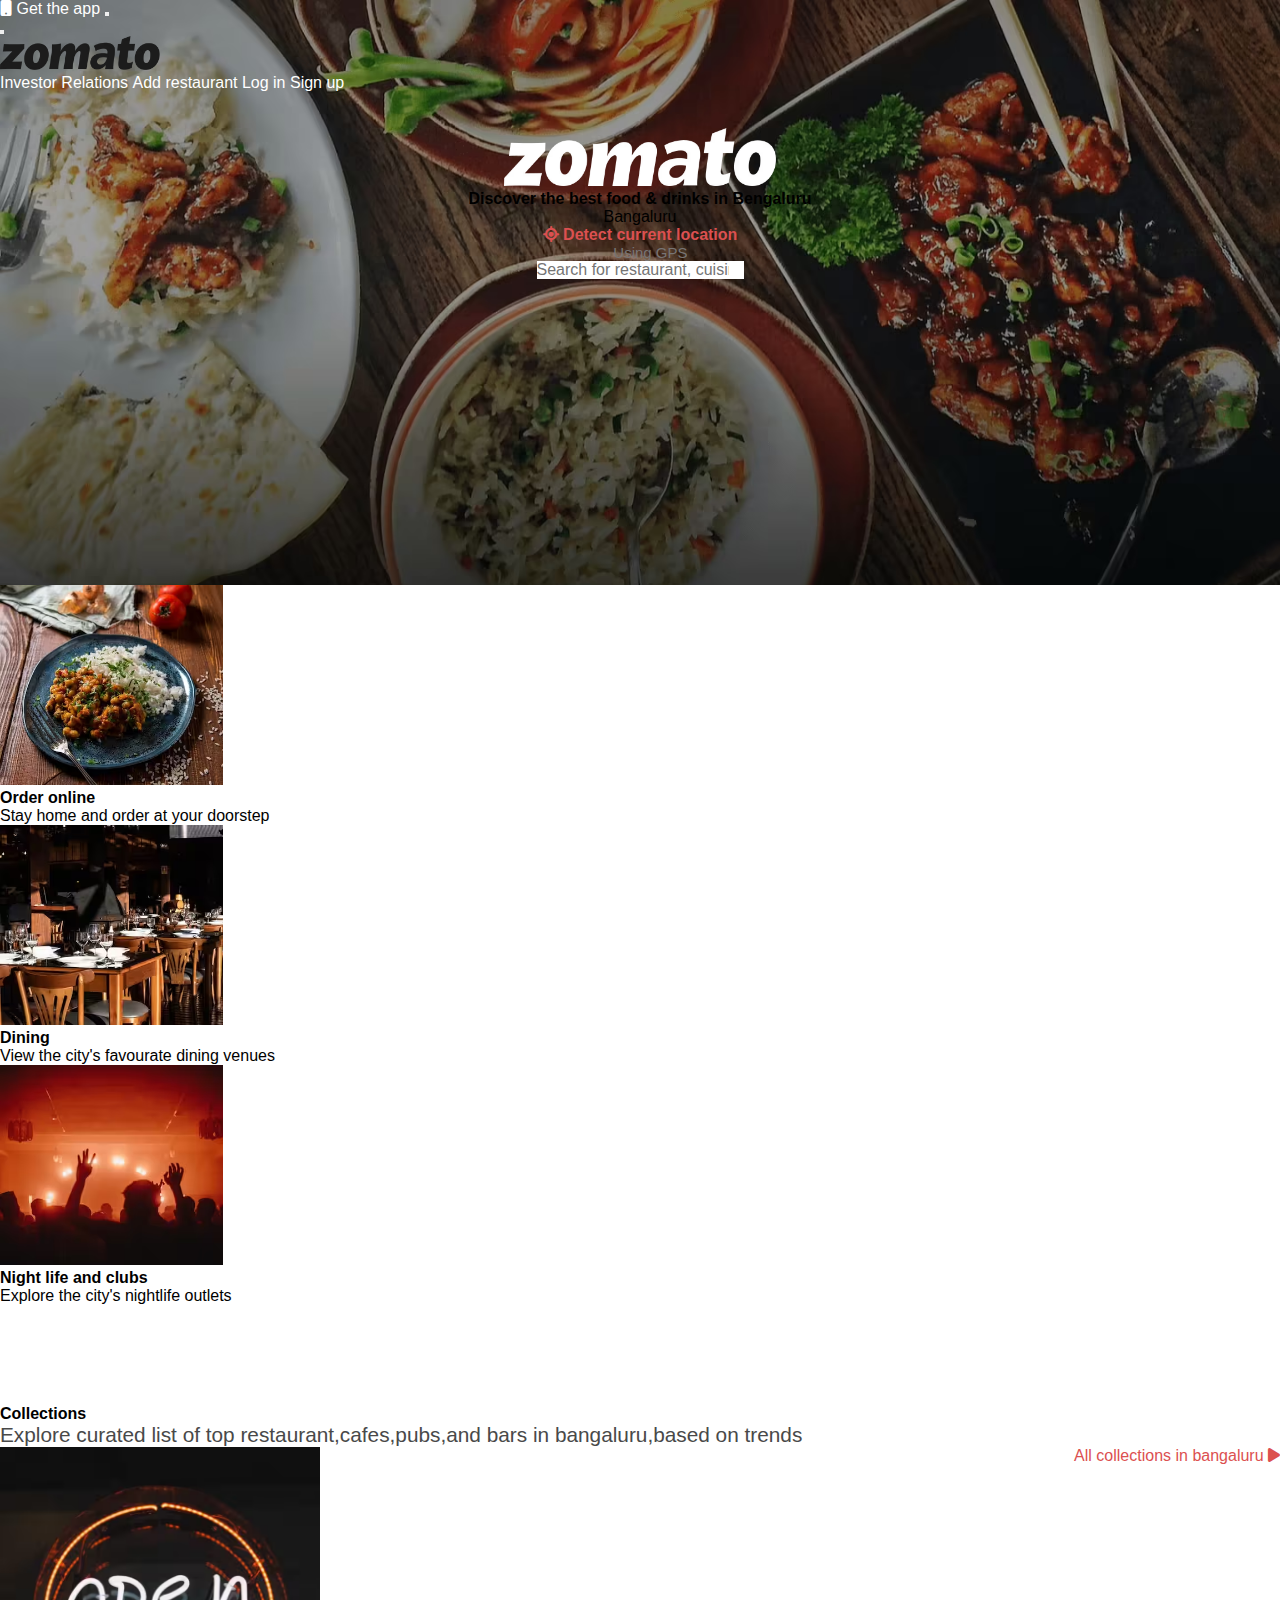
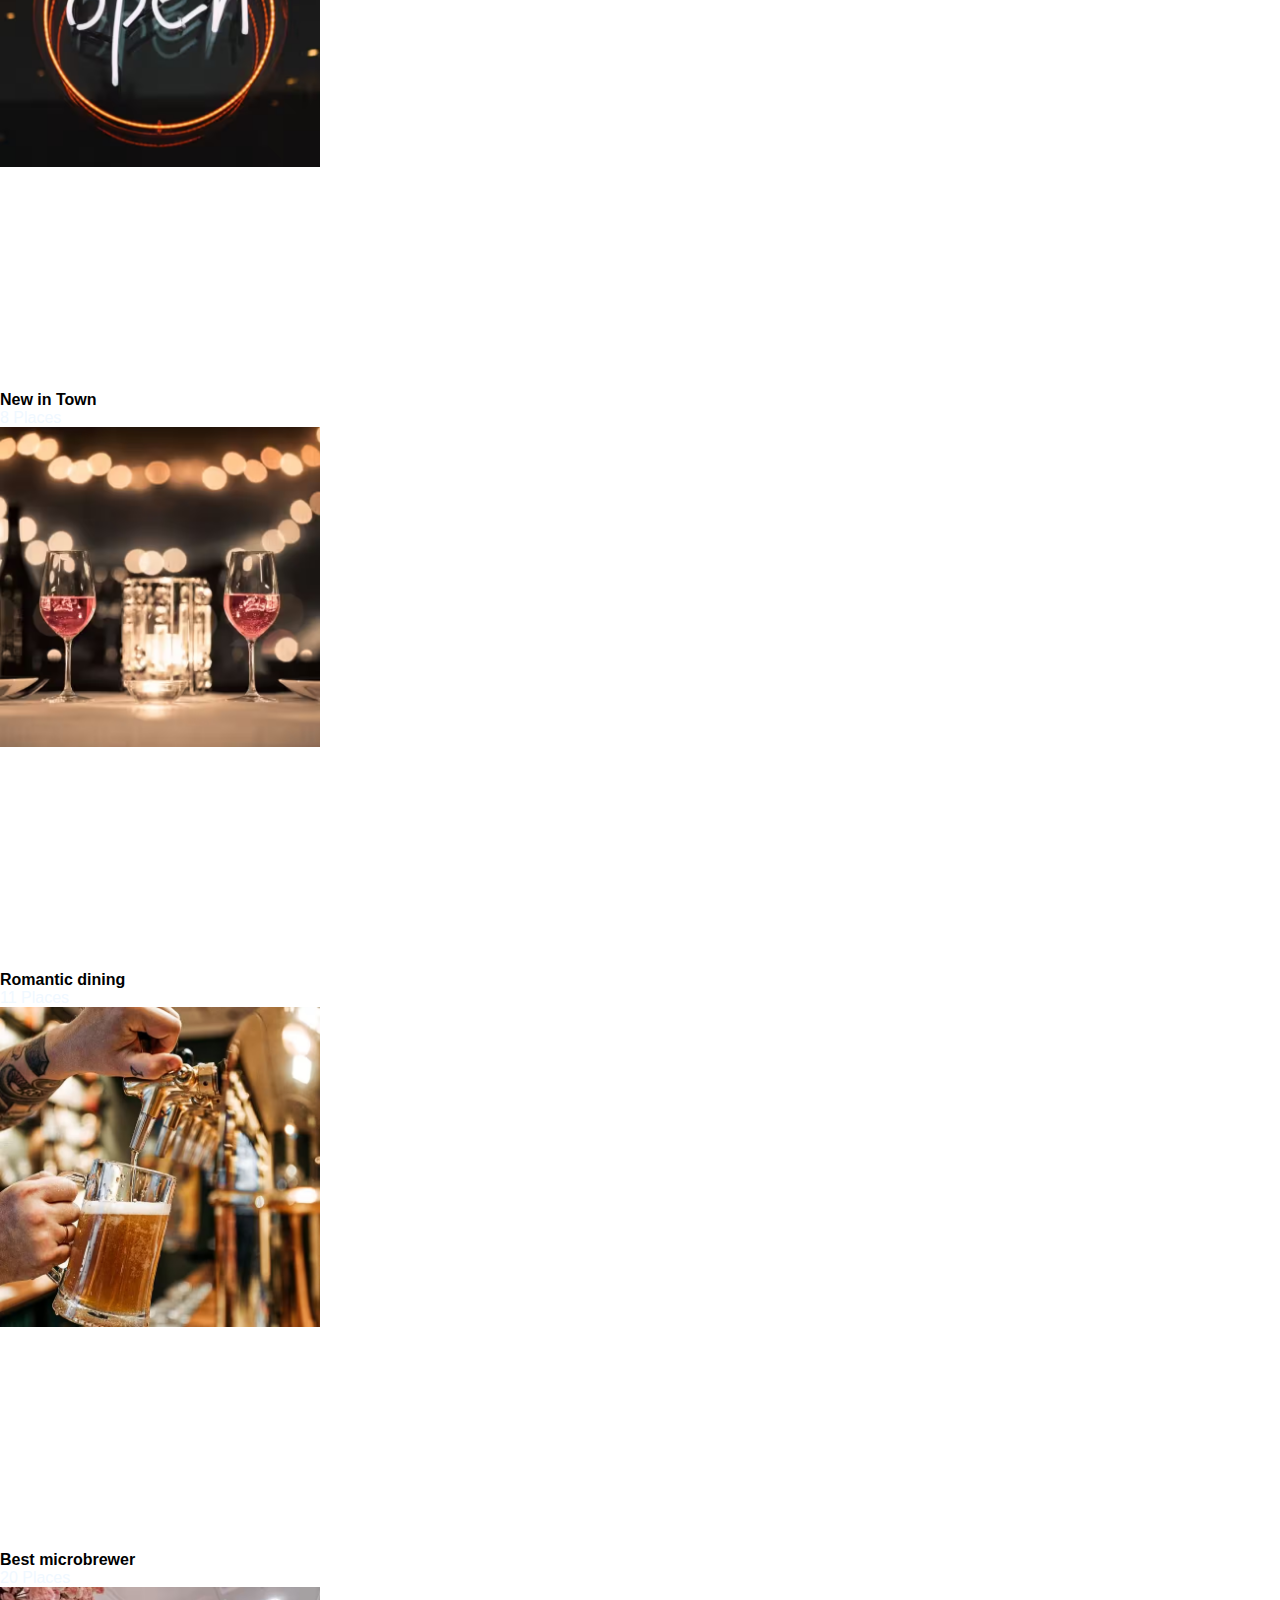
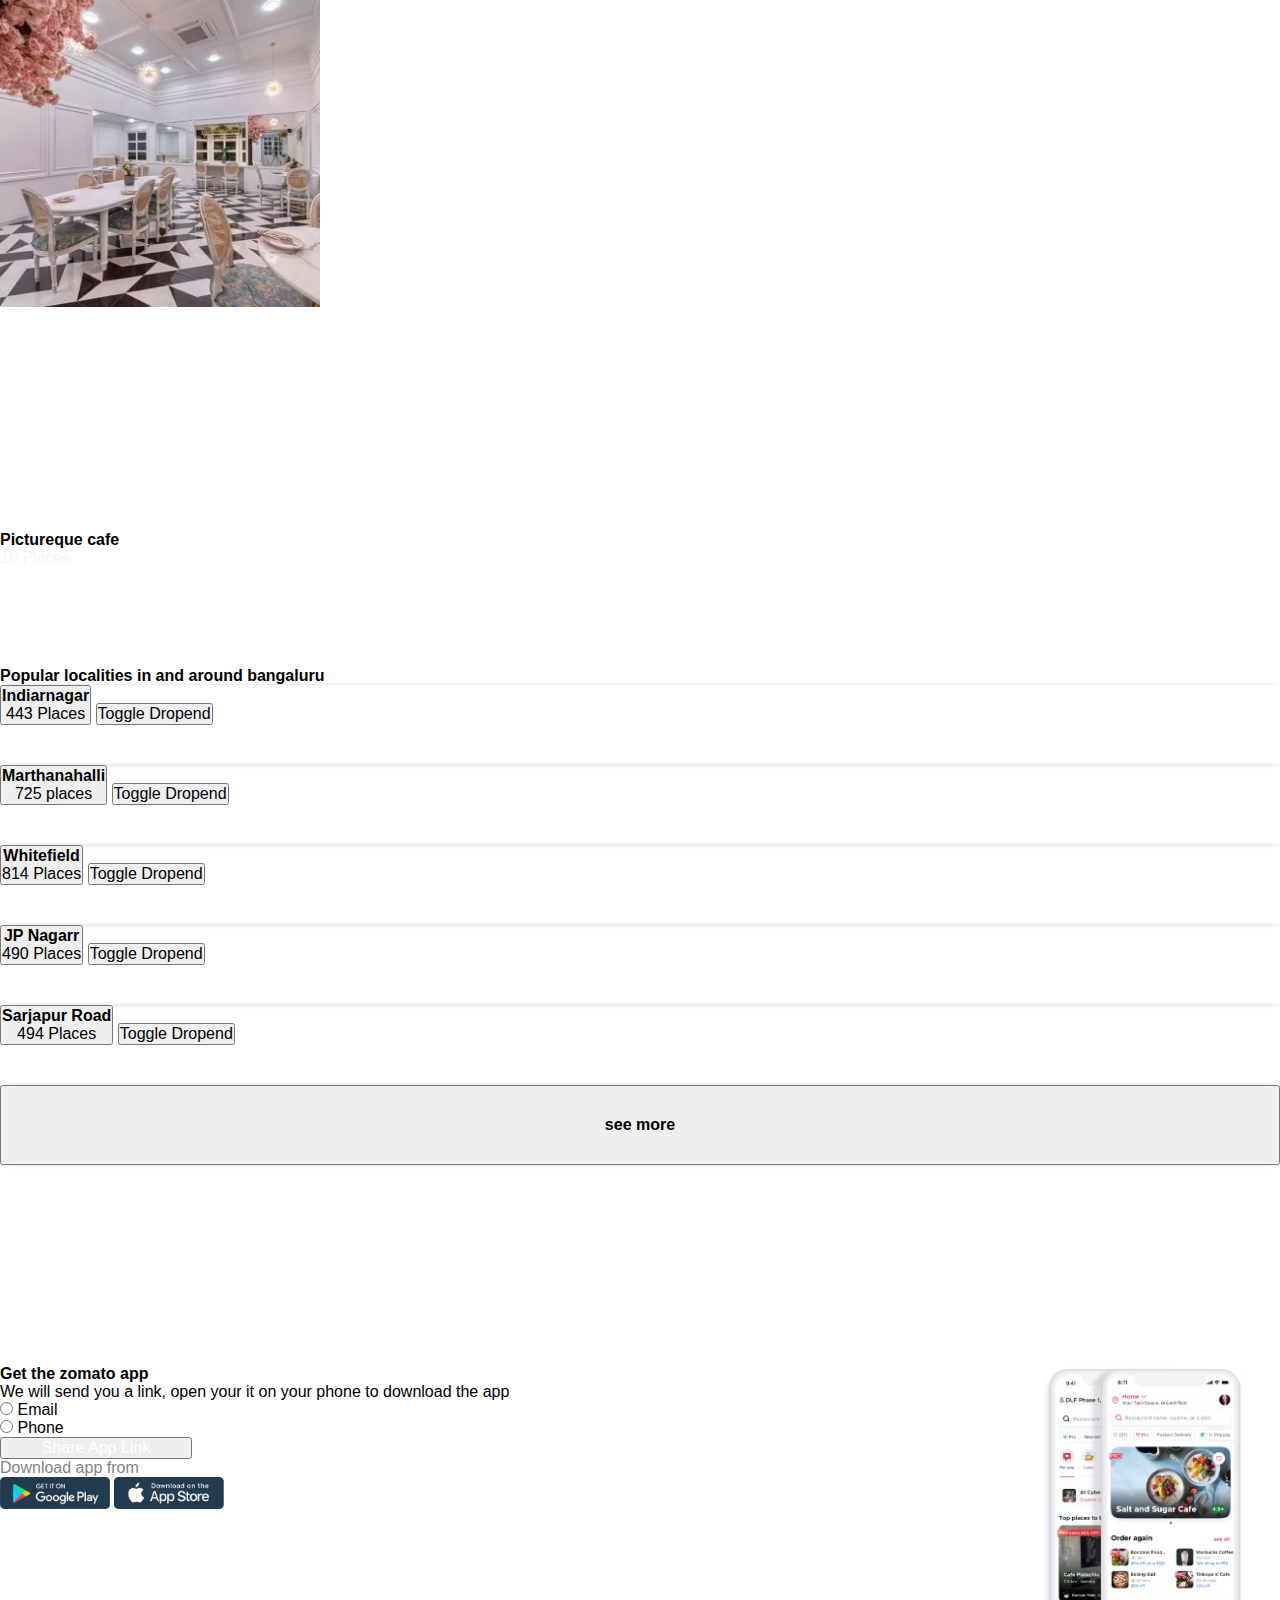
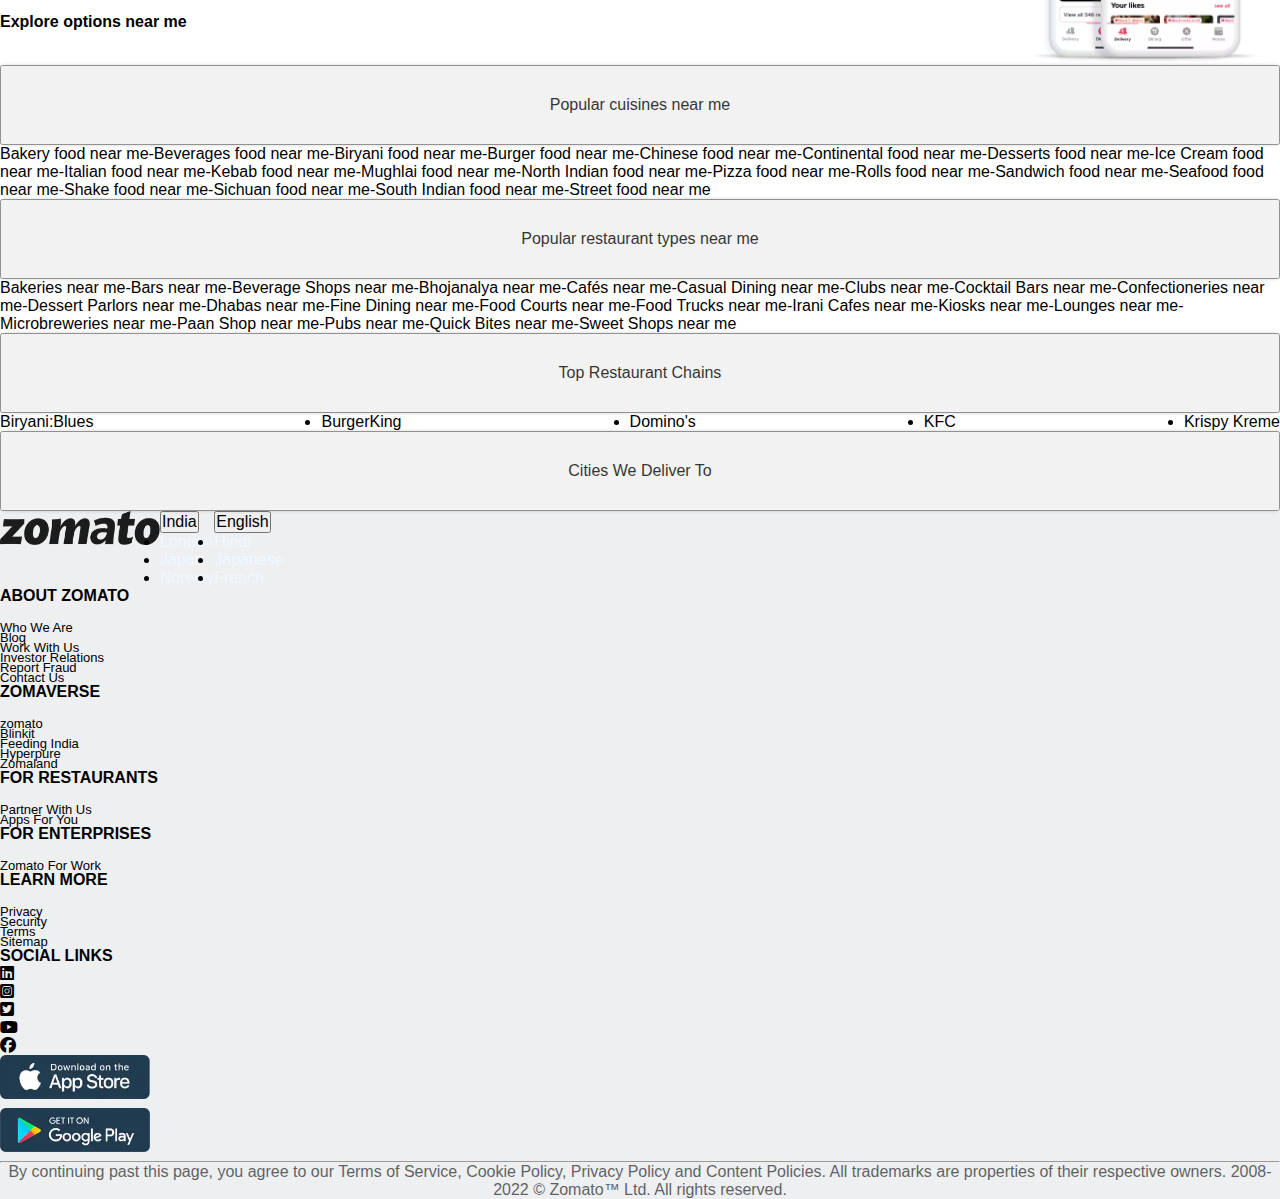
==== index.html @ 7f686f6c "modified" ====
<!DOCTYPE html>
<!DOCTYPE html>
<html lang="en">
<head>
    <meta charset="UTF-8">
    <meta http-equiv="X-UA-Compatible" content="IE=edge">
    <meta name="viewport" content="width=device-width, initial-scale=1.0">
    <title>Zomato</title>
    <link href="https://cdn.jsdelivr.net/npm/bootstrap@5.2.2/dist/css/bootstrap.min.css" rel="stylesheet" integrity="sha384-Zenh87qX5JnK2Jl0vWa8Ck2rdkQ2Bzep5IDxbcnCeuOxjzrPF/et3URy9Bv1WTRi" crossorigin="anonymous">
    <link rel="stylesheet" href="https://cdnjs.cloudflare.com/ajax/libs/font-awesome/6.2.1/css/all.min.css">
    <link rel="stylesheet" href="https://cdnjs.cloudflare.com/ajax/libs/font-awesome/6.2.1/css/all.min.css">
    <link rel="stylesheet" href="https://cdnjs.cloudflare.com/ajax/libs/font-awesome/6.2.1/css/all.min.css">
    <link rel="stylesheet" href="style.css">
    <link rel="icon" href="img/icon/zomato icon.png">
</head>
<body>
    <header>
        <section class="container">
            <div class="toplayer">
                <div class="row">
                    <div class="col-md-12">
                        <nav class="navbar navbar-expand-md p-m-5 ">
                            <div class="container-fluid">
                            <a class="navbar-brand d-none d-md-block" href="#"><i class="fa-solid fa-mobile-button"></i> Get the app</a>
                            <button class="navbar-toggler text-white" type="button" onclick="back()" id="hamburg"  data-bs-toggle="offcanvas" data-bs-target="#offcanvasNavbar" aria-controls="offcanvasNavbar" aria-expanded="false">
                                <span class="navbar-toggler-icon"></span>
                            </button>
                            <div class="offcanvas offcanvas-start" tabindex="-1" id="offcanvasNavbar" aria-labelledby="offcanvasNavbarLabel">
                                <div class="offcanvas-header">
                                    <button type="button" class="btn-close" data-bs-dismiss="offcanvas" aria-label="Close"></button>
                                <h6 class="offcanvas-title"  id="offcanvasNavbarLabel"><img src="img/icon/zomato black.png " style="width:10em ;" alt=""></h6>
                                </div>
                                <div class="offcanvas-body">
                                <ul class="navbar-nav justify-content-end flex-grow-1 pe-3" aria-expanded="false">
                                    <li class="nav-item">
                                    <a class="nav-link active" aria-current="page" href="#">Investor Relations</a>
                                    </li>
                                    <li class="nav-item">
                                    <a class="nav-link" href="#">Add restaurant</a>
                                    </li>
                                    <li class="nav-item">
                                    <a class="nav-link" href="#">Log in</a>
                                    </li>
                                    <li class="nav-item">
                                    <a class="nav-link" href="#">Sign up</a>
                                    </li>
                                    </li>
                                </ul>
                                </div>
                            </div>
                            </div>
                        </nav>
                    </div>    
                </div>
                <br>
                <br>
                <div class="col-md-12">
                    <div class="zomato">
                        <img src="img/icon/zomato.png" class="rounded mx-auto d-block" style="width:17em;" alt="zomato.png">
                        <br>
                        <h1 class="text-white">Discover the best food & drinks in Bengaluru</h1>
                        <nav class="navbar location mx-auto w-75 bg-light">
                            <div class="container-fluid">
                              <form class="d-flex " role="search">
                                <div class="dropdown ">
                                    <a class="btn btn-light btn-md dropdown-toggle " href="#" role="button" data-bs-toggle="dropdown" aria-expanded="false">
                                     Bangaluru
                                    </a>
                                  
                                    <ul class="dropdown-menu nut">
                                      <li><a class="dropdown-item" href="#"><h6><i class="fa-solid fa-location-crosshairs"></i> Detect current location </h6>
                                        <p>&nbsp;&nbsp;&nbsp;&nbsp;&nbsp;Using GPS</p></a></li>
                                    </ul>
                                  </div>
                                <input class="form-control container-fluid search me-2" type="search" placeholder="Search for restaurant, cuisine or a dish" aria-label="Search">
                              </form>
                            </div>
                        </nav>
                    </div>
                </div>
            </div>
        </section>
    </header> 
    <main class="mt-5">
        <section class="bg-light">
            <div class="container">
                <div class="row">
                    <div class="col-6 col-sm-4 mt-3">
                        <div class="card oneline">
                            <img src="img/image/plate.avif" class="card-img-top" height="200rem"  alt="food">
                            <div class="card-body">
                                <h5 class="card-title">Order online</h5>
                                <p class="card-text">Stay home and order at your doorstep</p>
                            </div>
                        </div>
                    </div>
                    <div class="col-6 col-sm-4 mt-3">
                        <div class="card oneline">
                            <img src="img/image/chair.avif" class="card-img-top" height="200rem" alt="chair">
                            <div class="card-body">
                                <h5 class="card-title">Dining</h5>
                                <p class="card-text">View the city's favourate dining venues</p>
                            </div>
                        </div>
                    </div>
                    <div class="col-6 col-sm-4 mt-3">
                        <div class="card  oneline">
                            <img src="img/image/party.avif" class="card-img-top"  height="200rem" alt="party">
                            <div class="card-body">
                                <h5 class="card-title">Night life and clubs</h5>
                                <p class="card-text">Explore the city's nightlife outlets  </p>
                            </div>
                        </div>
                    </div>
                </div>
                <div class="row collection ">
                    <div class="col-12">
                        <h1>Collections</h1>
                    </div>
                <div class="row">
                    <div class="col-9">
                        <p class="para" style="font-size:1.3em;">Explore curated  list of top restaurant,cafes,pubs,and bars in bangaluru,based on trends</p>
                    </div>
                    <div class="col-3 ">
                        <a href="#"><p class="all">All collections in bangaluru <i class="fa-solid fa-play"></i></p></a>
                    </div>
                </div>
                <div class="row ">
                    <div class="col-6 col-sm-3 mt-3">
                        <div class="card text-bg-dark secondline" >
                            <img src="img/image/open.jpg" class="card-img">
                            <div class="card-img-overlay">
                              <h5 class="card-title ">New in Town</h5>
                              <a href="#"><p class="card-text">8 Places</p></a>
                            </div>
                          </div>
                    </div>
                    <div class="col-6 col-sm-3 mt-3">
                        <div class="card text-bg-dark secondline" >
                            <img src="img/image/wine glass.jpg" class="card-img">
                            <div class="card-img-overlay">
                              <h5 class="card-title ">Romantic dining</h5>
                              <a href="#"><p class="card-text">11 Places</p></a>
                            </div>
                          </div>
                    </div>
                    <div class="col-6 col-sm-3 mt-3">
                        <div class="card text-bg-dark secondline" >
                            <img src="img/image/bar.jpg" class="card-img">
                            <div class="card-img-overlay">
                              <h5 class="card-title ">Best microbrewer</h5>
                              <a href="#"><p class="card-text">20 Places</p></a>
                            </div>
                          </div>
                    </div>
                    <div class="col-6 col-sm-3 mt-3">
                        <div class="card text-bg-dark secondline" >
                            <img src="img/image/dining.jpg" class="card-img">
                            <div class="card-img-overlay">
                              <h5 class="card-title ">Pictureque cafe</h5>
                              <a href="#"><p class="card-text ">10 Places</p></a>
                            </div>
                          </div>
                    </div>
                </div>
                <div class="row popular">
                    <div class="col-12">
                        <h1>Popular localities in and around bangaluru</h1>
                    </div>
                </div>
                <div class="row places">
                    <div class="col-12 col-sm-4 ">
                        <div class="btn-group dropend placecard">
                            <button type="button" class="btn">
                                <div class="switch">
                                    <h5>Indiarnagar</h5>
                                    <p>443 Places</p>
                                </div>
                            </button>
                            <button type="button" class="btn dropdown-toggle dropdown-toggle-split" data-bs-toggle="dropdown" aria-expanded="false">
                                <span class="visually-hidden">Toggle Dropend</span>
                            </button>
                        </div>
                    </div>
                    <div class="col-12 col-sm-4">
                        <div class="btn-group dropend placecard">
                            <button type="button" class="btn">
                                <div class="switch">
                                    <h5>Marthanahalli</h5>
                                    <p>725 places</p>
                                </div>
                            </button>
                            <button type="button" class="btn dropdown-toggle dropdown-toggle-split" data-bs-toggle="dropdown" aria-expanded="false">
                                <span class="visually-hidden">Toggle Dropend</span>
                            </button>
                        </div>
                    </div>
                    <div class="col-12 col-sm-4">
                        <div class="btn-group dropend placecard">
                            <button type="button" class="btn">
                                <div class="switch">
                                    <h5 class="me-auto">Whitefield</h5>
                                    <p class="me-auto">814 Places</p>
                                </div>
                            </button>
                            <button type="button" class="btn dropdown-toggle dropdown-toggle-split" data-bs-toggle="dropdown" aria-expanded="false">
                                <span class="visually-hidden">Toggle Dropend</span>
                            </button>
                        </div>
                    </div>
                    <div class="col-12 col-sm-4">
                        <div class="btn-group dropend placecard">
                            <button type="button" class="btn">
                                <div class="switch">
                                    <h5 class="me-auto">JP Nagarr</h5>
                                    <p class="me-auto">490 Places</p>
                                </div>
                            </button>
                            <button type="button" class="btn dropdown-toggle dropdown-toggle-split" data-bs-toggle="dropdown" aria-expanded="false">
                                <span class="visually-hidden">Toggle Dropend</span>
                            </button>
                        </div>
                    </div>
                    <div class="col-12 col-sm-4">
                        <div class="btn-group dropend placecard">
                            <button type="button" class="btn">
                                <div class="switch">
                                    <h5 class="me-auto">Sarjapur Road</h5>
                                    <p class="me-auto">494 Places</p>
                                </div>
                            </button>
                            <button type="button" class="btn dropdown-toggle dropdown-toggle-split" data-bs-toggle="dropdown" aria-expanded="false">
                                <span class="visually-hidden">Toggle Dropend</span>
                            </button>
                        </div>
                    </div>
                    <div class="col-12 col-sm-4">
                        <div class="dropdown placetwo">
                            <button class="btn dropdown-toggle" type="button" data-bs-toggle="dropdown" aria-expanded="false">
                              <h5>see more</h5>
                            </button>
                        </div>
                    </div>
                </div>
                <div class="row mobilerow">
                    <div class="col-sm-6 ">
                        <img class="mobile d-none d-sm-block" src="img/image/mobile.png" alt="">
                    </div>
                    <div class="col-12 col-sm-6">
                        <div class="row">
                            <div class="col-12">
                                <h1>Get the zomato app</h1>
                            </div>
                        </div>
                        <div class="row">
                            <div class="col-12">
                                <p>We will send you a link, open your it on your phone to download the app</p>
                            </div>
                        </div>
                        <div class="row">
                            <div>
                                <div class="form-check form-check-inline">
                                    <input onclick="radCheck()" class="form-check-input" type="radio" name="inlineRadioOptions" id="inlineRadio1" value="option1">
                                    <label class="form-check-label" for="inlineRadio1">Email</label>
                                </div>
                                <div class="form-check form-check-inline">
                                    <input onclick="radCheck()" class="form-check-input" type="radio" name="inlineRadioOptions" id="inlineRadio2" value="option2">
                                    <label class="form-check-label" for="inlineRadio2">Phone</label>
                                </div>
                            </div>    
                        </div>
                        <div class="row">
                            <div class="col-12">
                                <nav class="navbar">
                                    <div class="container-fluid">
                                        <form class="d-flex me-auto" role="search">
                                            <div id="email" style="display: none;">
                                                <input class="form-control me-2"  type="search" placeholder="Email" aria-label="Search">
                                            </div>
                                            <div id="phone" style="display: none;">
                                                <input class="form-control me-2"  type="search" placeholder="Phone" aria-label="Search">
                                            </div>
                                                <button  class="btn bg-danger appsearch" style="width: 15vw;" id="share" type="submit">Share App Link</button>
                                        </form>
                                    </div>
                                </nav>
                            </div>
                        </div>
                        <div class="row mt-3">
                            <div class="col-12">
                                <p style="opacity:0.5;">Download app from</p>
                            </div>
                        </div>
                        <div class="row mt-2 mobileadd">
                            <div class="col-12">
                                <div>
                                    <img src="img/icon/gplyay.png" alt="">
                                    <img src="img/icon/appstr.png" alt="">
                                </div>
                            </div>
                        </div>
                    </div>
                </div>
                <div class="row Explore">
                    <div class="col-12">
                        <h1 >Explore options near me</h1>
                    </div>
                </div>
                <div class="row mt-3 ">
                     <div class="col-12">
                        <div class="dropdown ">
                            <button class="btn btn-lg expbtn dropdown-toggle" type="button" data-bs-toggle="dropdown" aria-expanded="false">
                                Popular cuisines near me
                            </button>
                            <p class="dropdown-menu listmenu">
                                <a href="#">Bakery food near me-Beverages food near me-Biryani food near me-Burger food near me-Chinese food near me-Continental food near me-Desserts food near me-Ice Cream food near me-Italian food near me-Kebab food near me-Mughlai food near me-North Indian food near me-Pizza food near me-Rolls food near me-Sandwich food near me-Seafood food near me-Shake food near me-Sichuan food near me-South Indian food near me-Street food near me</a> 
                            </p>
                          </div>
                    </div>
                </div>
                <div class="row mt-3">
                     <div class="col-12">
                        <div class="dropdown ">
                            <button class="btn btn-lg expbtn dropdown-toggle" type="button" data-bs-toggle="dropdown" aria-expanded="false">
                                Popular restaurant types near me
                            </button>
                            <p class="dropdown-menu listmenu">
                               <a href="#"> Bakeries near me-Bars near me-Beverage Shops near me-Bhojanalya near me-Cafés near me-Casual Dining near me-Clubs near me-Cocktail Bars near me-Confectioneries near me-Dessert Parlors near me-Dhabas near me-Fine Dining near me-Food Courts near me-Food Trucks near me-Irani Cafes near me-Kiosks near me-Lounges near me-Microbreweries near me-Paan Shop near me-Pubs near me-Quick Bites near me-Sweet Shops near me</a>
                            </p>
                          </div>
                    </div>
                </div>
                <div class="row mt-3">
                     <div class="col-12">
                        <div class="dropdown">
                            <button class="btn btn-lg expbtn dropdown-toggle" type="button" data-bs-toggle="dropdown" aria-expanded="false">
                                Top Restaurant Chains
                            </button>
                            <ul class="dropdown-menu listmenu">
                            <div class="food">
                                  <li><a class="dropdown-item" href="#">Biryani:Blues </a></li>
                                  <li><a class="dropdown-item" href="#">BurgerKing</a></li>
                                  <li><a class="dropdown-item" href="#">Domino's</a></li>
                                  <li><a class="dropdown-item" href="#">KFC</a></li>
                                  <li><a class="dropdown-item" href="#">Krispy Kreme</a></li>
                            </div>
                            </ul>
                        </div>
                    </div>
                </div>
                <div class="row mt-3">
                     <div class="col-12">
                        <div class="dropdown listmenu">
                            <button class="btn btn-lg expbtn dropdown-toggle" type="button" data-bs-toggle="dropdown" aria-expanded="false">
                                Cities We Deliver To
                            </button>
                        </div>   
                    </div>
                </div>
            </div>
        </section>
    </main>
    <footer class="mn p-4 mt-5">
        <div class="row ms-5 me-5 ">
            <div class="col-12 india">
                <div class="">
                    <img src="img/icon/zomato black.png" style="width:10em">
                </div>
                <div>
                    <div class="trop">
                        <div class="dropdown">
                            <button class="btn indica dropdown-toggle" type="button" data-bs-toggle="dropdown" aria-expanded="false">
                            India
                            </button>
                            <ul class="dropdown-menu">
                            <li><a class="dropdown-item" href="#">London</a></li>
                            <li><a class="dropdown-item" href="#">Japan</a></li>
                            <li><a class="dropdown-item" href="#">Norway</a></li>
                            </ul>
                        </div>
                        <div class="dropdown">
                            <button class="btn indica dropdown-toggle" type="button" data-bs-toggle="dropdown" aria-expanded="false">
                            English
                            </button>
                            <ul class="dropdown-menu">
                            <li><a class="dropdown-item" href="#">Hindi</a></li>
                            <li><a class="dropdown-item" href="#">Japanese</a></li>
                            <li><a class="dropdown-item" href="#">French</a></li>
                            </ul>
                        </div>
                    </div>
                </div>
            </div>
        </div>
        <div class="row m-5 foot">
                <div class="col-4 col-sm-3 col-lg-2 ">
                    <h6>ABOUT ZOMATO</h6><br>
                    <p>Who We Are</p>
                    <p>Blog</p>
                    <p>Work With Us</p>
                    <p>Investor Relations</p>
                    <p>Report Fraud</p>
                    <p>Contact Us</p>
                </div>
                <div class="col-4 col-sm-3 col-lg-2">
                    <h6>ZOMAVERSE</h6><br>
                    <p>zomato</p>
                    <p>Blinkit</p>
                    <p>Feeding India</p>
                    <p>Hyperpure</p>
                    <p>Zomaland</p>
                </div>
                <div class="col-4 col-sm-3 col-lg-2">
                    <h6>FOR RESTAURANTS</h6><br>
                    <p>Partner With Us</p>
                    <p>Apps For You</p>
                </div>
                <div class="col-4 col-sm-3 col-lg-2">
                    <h6>FOR ENTERPRISES</h6><br>
                    <p>Zomato For Work</p>
                </div>
                <div class="col-4 col-sm-3 col-lg-2">
                    <h6>LEARN MORE</h6><br>
                    <p>Privacy</p>
                    <p>Security</p>
                    <p>Terms</p>
                    <p>Sitemap</p>
                </div>
            <div class="col-4 col-sm-3 col-lg-2">
                <div class="row">
                    <div class="col-12">
                        <h6>SOCIAL LINKS</h6>
                    </div>
                </div>
                <div class="row icons">
                    <div class="col-2">
                        <a href="#"><i class="fa-brands fa-linkedin"></i></a>
                    </div>
                    <div class="col-2">
                        <a href="#"><i class="fa-brands fa-square-instagram"></i></a>
                    </div>
                    <div class="col-2">
                        <a href="#"><i class="fa-brands fa-square-twitter"></i></a>
                    </div>
                    <div class="col-2">
                        <a href="#"><i class="fa-brands fa-youtube"></i></a>
                    </div>
                    <div class="col-2">
                        <a href="#"><i class="fa-brands fa-facebook"></i></a>
                    </div>
                </div>
                <div class="row mt-3">
                    <div class="col-12 mt">
                        <img src="img/icon/appstr.png" alt="">
                    </div>
                </div>
                <div class="row">
                    <div class="col-12 mt">
                        <img src="img/icon/gplyay.png" alt="">
                    </div>
                </div>
            </div>
           
        </div>
        <hr>
        <div class="row footr ms-5 me-4">
            <div class="col-12">
                By continuing past this page, you agree to our Terms of Service, Cookie Policy, Privacy Policy and Content Policies. All trademarks are properties of their respective owners. 2008-2022 © Zomato™ Ltd. All rights reserved.
            </div>
        </div>
    </footer>
    <!-- JavaScript Bundle with Popper -->
<script>
    function radCheck() {
    if (document.getElementById('inlineRadio1').checked) {
        document.getElementById('email').style.display = 'block';
        document.getElementById('phone').style.display = 'none';
    }
    else if (document.getElementById('inlineRadio2').checked) {
        document.getElementById('phone').style.display = 'block';
        document.getElementById('email').style.display = 'none';
        }
    }
</script>
<script src="https://cdn.jsdelivr.net/npm/bootstrap@5.2.2/dist/js/bootstrap.bundle.min.js" integrity="sha384-OERcA2EqjJCMA+/3y+gxIOqMEjwtxJY7qPCqsdltbNJuaOe923+mo//f6V8Qbsw3" crossorigin="anonymous"></script>   
</script>
</body>
</html>
---- style.css ----
*{
    margin: 0%;
    padding:0%;
    font-family: Arial, Helvetica, sans-serif;
    font-size: 1rem;
}
header{
    background-image: url(img/image/81f3ff974d82520780078ba1cfbd453a1583259680.avif);
    background-size: cover ;
    background-repeat: no-repeat;
    height: 65vh;
}
header a{
    color: white!important;
}
header ul li{
    display: inline-flex;
    justify-content:space-between ;
    font-size: 20px; 
    font-family: Arial, Helvetica, sans-serif;
    font-weight: lighter!important;
}
.zomato li a{
    color: black!important;
}
.zomato{
    text-align: center;
}
.btn{
    color:black!important ;
}
.location{
    border-radius: 10px;
    display: inline-flex;
    
}
.search{
    border: 0;
    
}
.card{
    white-space: nowrap;
    overflow: hidden;
}
.set{
    align-items: center;
}
.nut h6{
    color: rgb(220, 80, 80)!important;
}
.nut p{
    font-size: 15px;
    color: rgb(119, 117, 117);
}
.oneline:hover {
    transform: scale(1.06);
    transition: 0.3s;
}
.card-img-overlay{
    margin-top:220px ;
}
a,a:hover{
    text-decoration: none;
    color: aliceblue;
}
.secondline{
    white-space:nowrap;
    overflow:hidden ;

}
.card-img{
    height: 20rem;
}
main{
    padding: 0;
    margin: 0;
}
.collection{
    margin-top: 100px;
}
.para{
    font-weight:100;
    color: rgb(73, 73, 73);
}
.all{
    float: right;
    color: rgb(220, 80, 80);
}
.popular{
    margin-top: 100px;
}
.place{
    margin-top: 100px;
}
.placecard,.expbtn{
    height: 80px;
    box-shadow: 0 0 7px -5px black;
    width: 100%;
    content: inherit;
}
.dropdown-toggle-split{
    width: fit-content;
}
.placetwo button{
    height: 80px!important;
    box-shadow: 0 0 7px -5px black;
    width: 100%!important;
}
.mobile{
    float: right;
    height: 300px;
}
.mobilerow{
    margin-top: 200px;
}
input[type='radio']:checked:after {
    width: 16px;
    height: 16px;
    border-radius: 15px;
    top: -3px;
    left: -1px;
    position: relative;
    background-color: #d9474c;
    content: '';
    display: inline-block;
    visibility: visible;
}
.appsearch{
    color: #fff!important;
}
.mobileadd img{
    width: 110px!important;
}
.Explore{
    margin-top: 100px;
}
.expbtn,.expbtn:hover{
    width: 100%!important;
    opacity: 0.8;
    box-shadow: 0 0 5px -3px;
}

.food{
    width: 100%;
    display: inline-flex;
    justify-content: space-between;
    flex-direction: row;
}
.listmenu a{
    color: black!important;
}
.india{
    display: inline-flex;
    justify-content: space-between;
}
.trop{
    display: inline-flex;
    justify-content:right;
    border-width: 1px!important;
    border-color: black!important;
}
.mn{
    background-color: #edeff1;
}
.foot p{
    font-size: 13px!important;
    line-height: 10px;
}
.icons a{
    color: black;
}
.mt img{
    width: 150px!important;
    margin-bottom: 5px;
}
.footr{
    text-align: center;
    opacity: 0.6;
}
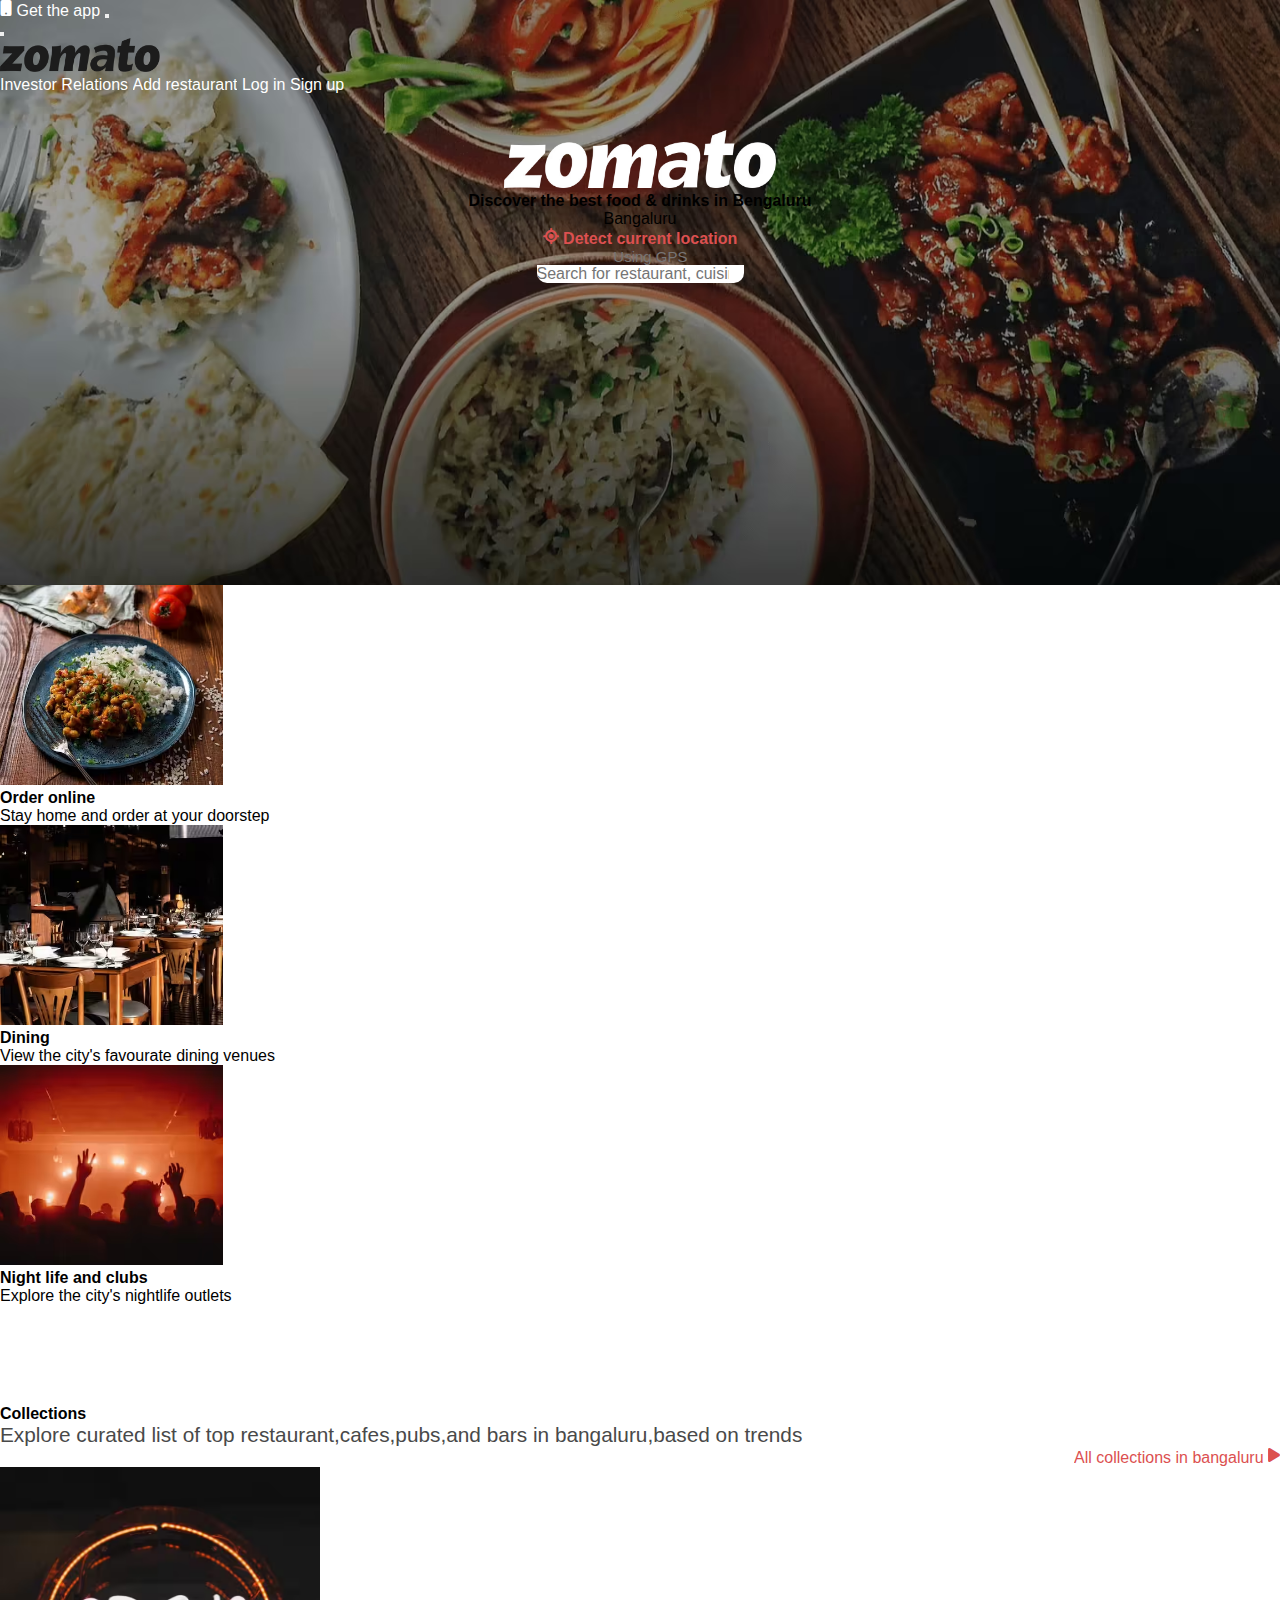
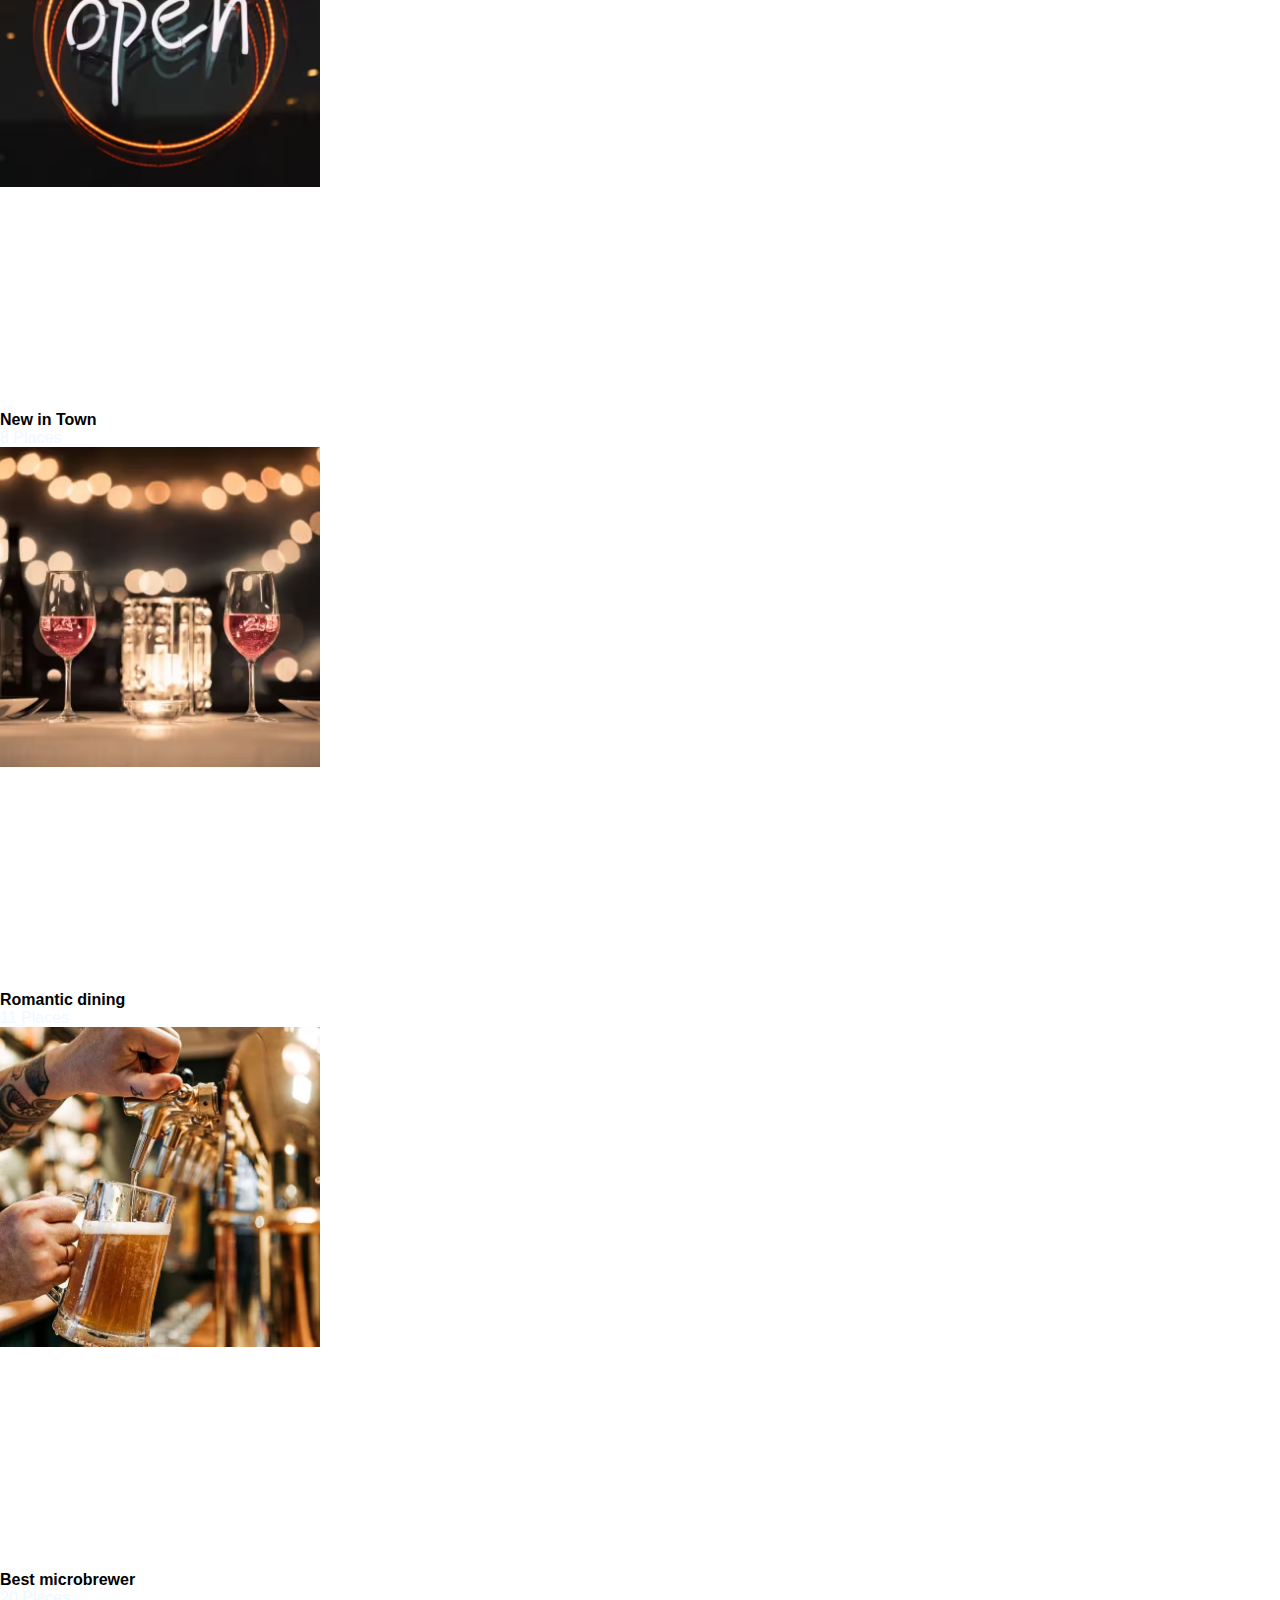
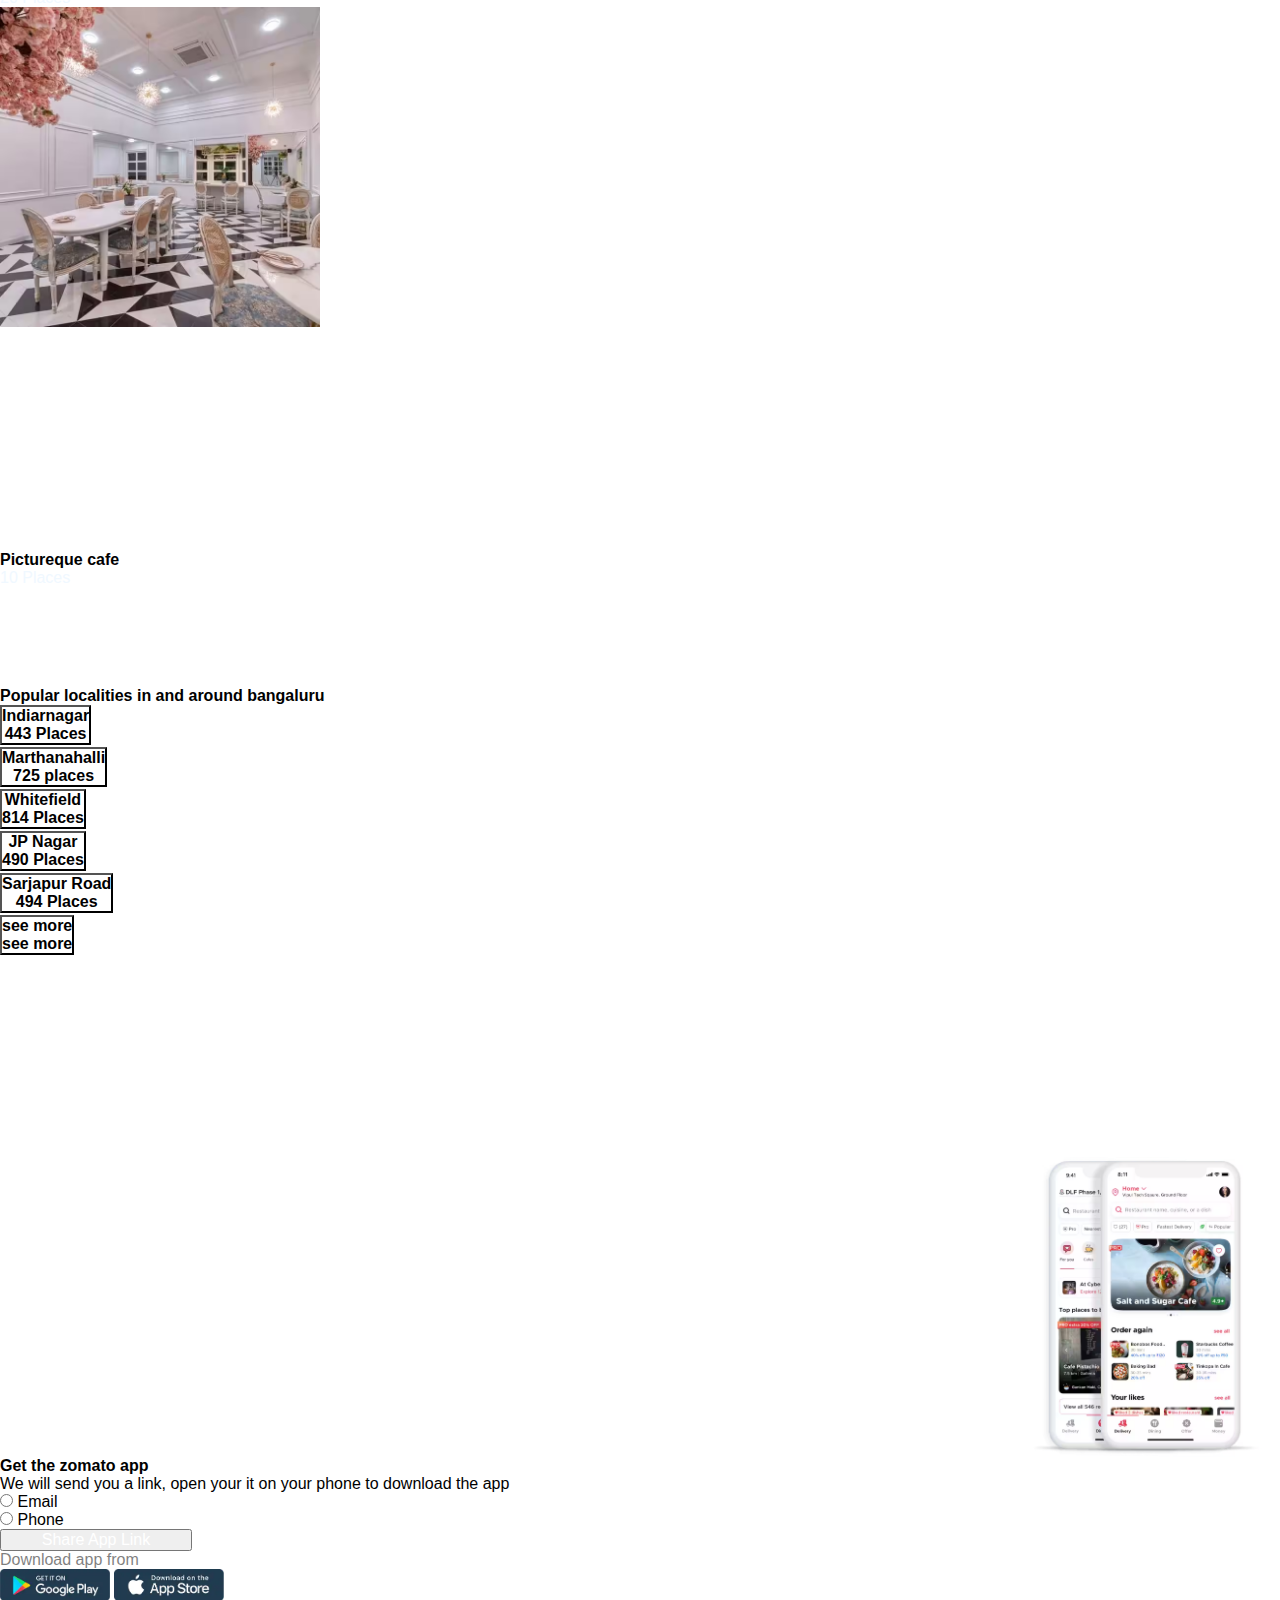
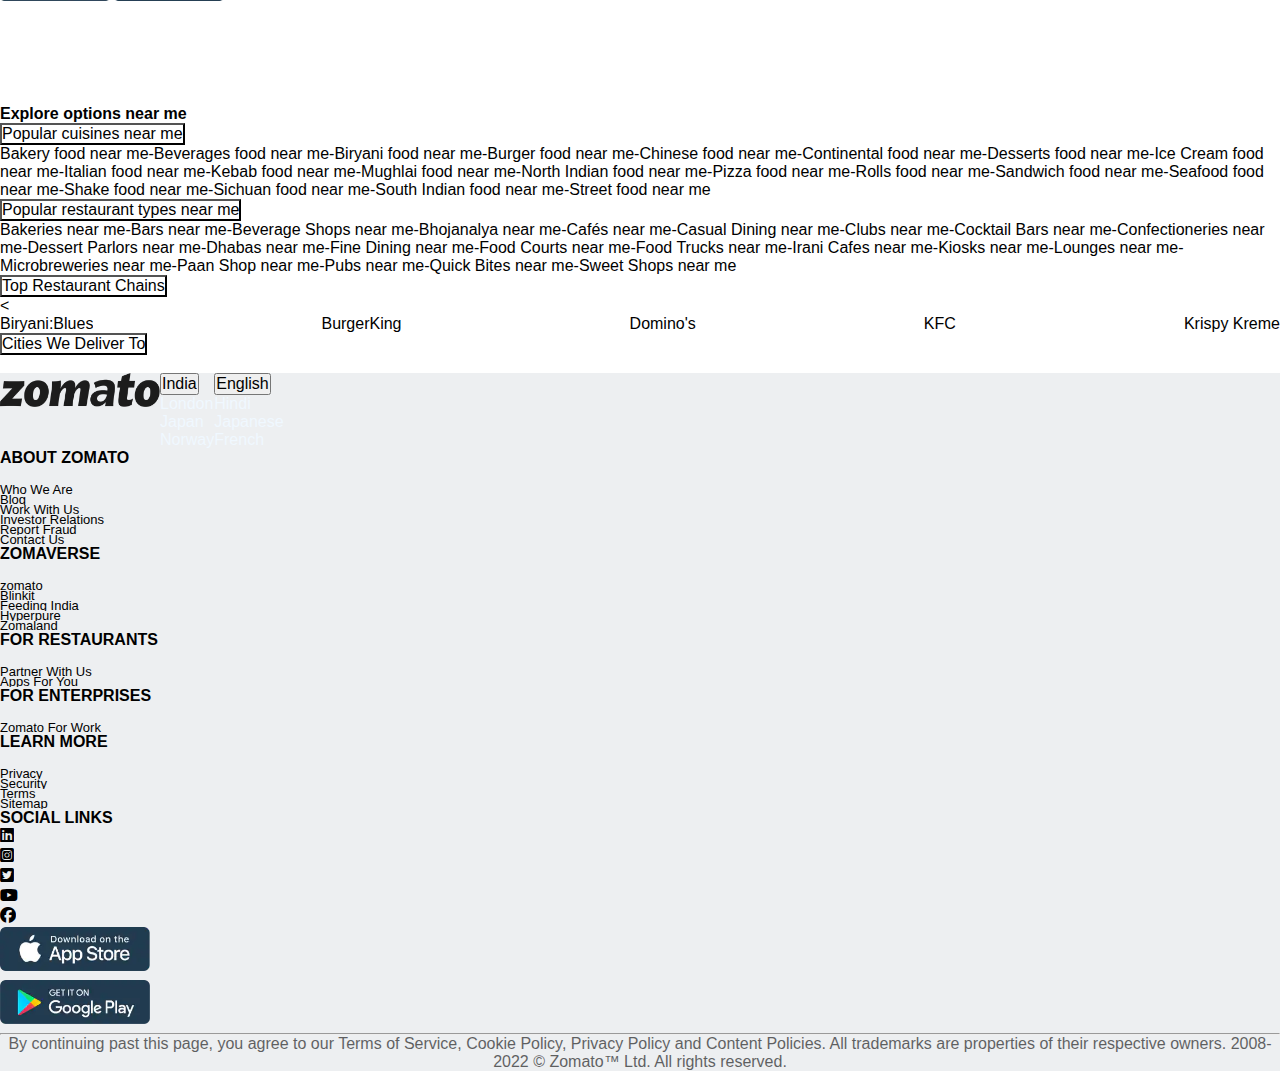
==== commit 11c896af: "modified" ====
--- a/index.html
+++ b/index.html
@@ -15,11 +15,11 @@
 </head>
 <body>
     <header>
-        <section class="container">
+        <section class="container bdy">
             <div class="toplayer">
                 <div class="row">
-                    <div class="col-md-12">
-                        <nav class="navbar navbar-expand-md p-m-5 ">
+                    <div class="col-12">
+                        <nav class="navbar navbar-expand-md p-5 ">
                             <div class="container-fluid">
                             <a class="navbar-brand d-none d-md-block" href="#"><i class="fa-solid fa-mobile-button"></i> Get the app</a>
                             <button class="navbar-toggler text-white" type="button" onclick="back()" id="hamburg"  data-bs-toggle="offcanvas" data-bs-target="#offcanvasNavbar" aria-controls="offcanvasNavbar" aria-expanded="false">
@@ -83,8 +83,8 @@
     </header> 
     <main class="mt-5">
         <section class="bg-light">
-            <div class="container">
-                <div class="row">
+            <div class="container bdy">
+                <div class="row bdy">
                     <div class="col-6 col-sm-4 mt-3">
                         <div class="card oneline">
                             <img src="img/image/plate.avif" class="card-img-top" height="200rem"  alt="food">
@@ -117,7 +117,7 @@
                     <div class="col-12">
                         <h1>Collections</h1>
                     </div>
-                <div class="row">
+                <div class="row bdy">
                     <div class="col-9">
                         <p class="para" style="font-size:1.3em;">Explore curated  list of top restaurant,cafes,pubs,and bars in bangaluru,based on trends</p>
                     </div>
@@ -125,7 +125,7 @@
                         <a href="#"><p class="all">All collections in bangaluru <i class="fa-solid fa-play"></i></p></a>
                     </div>
                 </div>
-                <div class="row ">
+                <div class="row bdy">
                     <div class="col-6 col-sm-3 mt-3">
                         <div class="card text-bg-dark secondline" >
                             <img src="img/image/open.jpg" class="card-img">
@@ -169,78 +169,66 @@
                     </div>
                 </div>
                 <div class="row places">
-                    <div class="col-12 col-sm-4 ">
-                        <div class="btn-group dropend placecard">
-                            <button type="button" class="btn">
-                                <div class="switch">
-                                    <h5>Indiarnagar</h5>
-                                    <p>443 Places</p>
-                                </div>
-                            </button>
-                            <button type="button" class="btn dropdown-toggle dropdown-toggle-split" data-bs-toggle="dropdown" aria-expanded="false">
-                                <span class="visually-hidden">Toggle Dropend</span>
-                            </button>
-                        </div>
-                    </div>
-                    <div class="col-12 col-sm-4">
-                        <div class="btn-group dropend placecard">
-                            <button type="button" class="btn">
-                                <div class="switch">
-                                    <h5>Marthanahalli</h5>
-                                    <p>725 places</p>
-                                </div>
-                            </button>
-                            <button type="button" class="btn dropdown-toggle dropdown-toggle-split" data-bs-toggle="dropdown" aria-expanded="false">
-                                <span class="visually-hidden">Toggle Dropend</span>
-                            </button>
-                        </div>
-                    </div>
-                    <div class="col-12 col-sm-4">
-                        <div class="btn-group dropend placecard">
-                            <button type="button" class="btn">
-                                <div class="switch">
-                                    <h5 class="me-auto">Whitefield</h5>
-                                    <p class="me-auto">814 Places</p>
-                                </div>
-                            </button>
-                            <button type="button" class="btn dropdown-toggle dropdown-toggle-split" data-bs-toggle="dropdown" aria-expanded="false">
-                                <span class="visually-hidden">Toggle Dropend</span>
-                            </button>
-                        </div>
-                    </div>
-                    <div class="col-12 col-sm-4">
-                        <div class="btn-group dropend placecard">
-                            <button type="button" class="btn">
-                                <div class="switch">
-                                    <h5 class="me-auto">JP Nagarr</h5>
-                                    <p class="me-auto">490 Places</p>
-                                </div>
-                            </button>
-                            <button type="button" class="btn dropdown-toggle dropdown-toggle-split" data-bs-toggle="dropdown" aria-expanded="false">
-                                <span class="visually-hidden">Toggle Dropend</span>
-                            </button>
-                        </div>
-                    </div>
-                    <div class="col-12 col-sm-4">
-                        <div class="btn-group dropend placecard">
-                            <button type="button" class="btn">
-                                <div class="switch">
-                                    <h5 class="me-auto">Sarjapur Road</h5>
-                                    <p class="me-auto">494 Places</p>
-                                </div>
-                            </button>
-                            <button type="button" class="btn dropdown-toggle dropdown-toggle-split" data-bs-toggle="dropdown" aria-expanded="false">
-                                <span class="visually-hidden">Toggle Dropend</span>
-                            </button>
-                        </div>
-                    </div>
-                    <div class="col-12 col-sm-4">
-                        <div class="dropdown placetwo">
-                            <button class="btn dropdown-toggle" type="button" data-bs-toggle="dropdown" aria-expanded="false">
-                              <h5>see more</h5>
-                            </button>
-                        </div>
-                    </div>
+                    <div class="col-12 col-sm-4 mt-3">
+                        <div class="accordion" id="accordionPanelsStayOpenExample">
+                            <div class="accordion-item">
+                                <h2 class="accordion-header" id="panelsStayOpen-headingOne">
+                                <button class="accordion-button" type="button" data-bs-toggle="collapse" data-bs-target="#panelsStayOpen-collapseOne" aria-expanded="true" aria-controls="panelsStayOpen-collapseOne">
+                                    <h5>Indiarnagar <br><p>443 Places</p></h5>
+                                </h2>
+                            </div>
+                        </div>
+                    </div>   
+                    <div class="col-12 col-sm-4 mt-3">
+                        <div class="accordion" id="accordionPanelsStayOpenExample">
+                            <div class="accordion-item">
+                                <h2 class="accordion-header" id="panelsStayOpen-headingtwo">
+                                <button class="accordion-button" type="button" data-bs-toggle="collapse" data-bs-target="#panelsStayOpen-collapsetwo" aria-expanded="true" aria-controls="panelsStayOpen-collapsetwo">
+                                    <h5>Marthanahalli <br><p>725 places</p></h5>
+                                </h2>
+                            </div>
+                        </div>
+                    </div>   
+                    <div class="col-12 col-sm-4 mt-3">
+                        <div class="accordion" id="accordionPanelsStayOpenExample">
+                            <div class="accordion-item">
+                                <h2 class="accordion-header" id="panelsStayOpen-headingthree">
+                                <button class="accordion-button" type="button" data-bs-toggle="collapse" data-bs-target="#panelsStayOpen-collapsethree" aria-expanded="true" aria-controls="panelsStayOpen-collapsethree">
+                                    <h5>Whitefield<br><p>814 Places</p></h5>
+                                </h2>
+                            </div>
+                        </div>
+                    </div>   
+                    <div class="col-12 col-sm-4 mt-3">
+                        <div class="accordion" id="accordionPanelsStayOpenExample">
+                            <div class="accordion-item">
+                                <h2 class="accordion-header" id="panelsStayOpen-headingfour">
+                                <button class="accordion-button" type="button" data-bs-toggle="collapse" data-bs-target="#panelsStayOpen-collapsefour" aria-expanded="true" aria-controls="panelsStayOpen-collapsefour">
+                                    <h5>JP Nagar<br><p>490 Places</p></h5>
+                                </h2>
+                            </div>
+                        </div>
+                    </div>   
+                    <div class="col-12 col-sm-4 mt-3">
+                        <div class="accordion" id="accordionPanelsStayOpenExample">
+                            <div class="accordion-item">
+                                <h2 class="accordion-header" id="panelsStayOpen-headingfive">
+                                <button class="accordion-button" type="button" data-bs-toggle="collapse" data-bs-target="#panelsStayOpen-collapsefive" aria-expanded="true" aria-controls="panelsStayOpen-collapsefive">
+                                    <h5>Sarjapur Road<br><p>494 Places</p></h5>
+                                </h2>
+                            </div>
+                        </div>
+                    </div>   
+                    <div class="col-12 col-sm-4 mt-3">
+                        <div class="accordion" id="accordionPanelsStayOpenExample">
+                            <div class="accordion-item">
+                                <h2 class="accordion-header" id="panelsStayOpen-headingsix">
+                                <button class="accordion-button" type="button" data-bs-toggle="collapse" data-bs-target="#panelsStayOpen-collapsesix" aria-expanded="false" aria-controls="panelsStayOpen-collapsesix">
+                                    <h5>see more <br><p> see more</p></h5>
+                                </h2>
+                            </div>
+                        </div>
+                    </div>   
                 </div>
                 <div class="row mobilerow">
                     <div class="col-sm-6 ">
@@ -259,11 +247,11 @@
                         </div>
                         <div class="row">
                             <div>
-                                <div class="form-check form-check-inline">
+                                <div class="form-check form-check-inline" style="overflow-y:hidden ;">
                                     <input onclick="radCheck()" class="form-check-input" type="radio" name="inlineRadioOptions" id="inlineRadio1" value="option1">
                                     <label class="form-check-label" for="inlineRadio1">Email</label>
                                 </div>
-                                <div class="form-check form-check-inline">
+                                <div class="form-check form-check-inline" style="overflow-y:hidden ;">
                                     <input onclick="radCheck()" class="form-check-input" type="radio" name="inlineRadioOptions" id="inlineRadio2" value="option2">
                                     <label class="form-check-label" for="inlineRadio2">Phone</label>
                                 </div>
@@ -308,53 +296,64 @@
                 </div>
                 <div class="row mt-3 ">
                      <div class="col-12">
-                        <div class="dropdown ">
-                            <button class="btn btn-lg expbtn dropdown-toggle" type="button" data-bs-toggle="dropdown" aria-expanded="false">
-                                Popular cuisines near me
-                            </button>
-                            <p class="dropdown-menu listmenu">
-                                <a href="#">Bakery food near me-Beverages food near me-Biryani food near me-Burger food near me-Chinese food near me-Continental food near me-Desserts food near me-Ice Cream food near me-Italian food near me-Kebab food near me-Mughlai food near me-North Indian food near me-Pizza food near me-Rolls food near me-Sandwich food near me-Seafood food near me-Shake food near me-Sichuan food near me-South Indian food near me-Street food near me</a> 
-                            </p>
-                          </div>
-                    </div>
-                </div>
-                <div class="row mt-3">
-                     <div class="col-12">
-                        <div class="dropdown ">
-                            <button class="btn btn-lg expbtn dropdown-toggle" type="button" data-bs-toggle="dropdown" aria-expanded="false">
-                                Popular restaurant types near me
-                            </button>
-                            <p class="dropdown-menu listmenu">
-                               <a href="#"> Bakeries near me-Bars near me-Beverage Shops near me-Bhojanalya near me-Cafés near me-Casual Dining near me-Clubs near me-Cocktail Bars near me-Confectioneries near me-Dessert Parlors near me-Dhabas near me-Fine Dining near me-Food Courts near me-Food Trucks near me-Irani Cafes near me-Kiosks near me-Lounges near me-Microbreweries near me-Paan Shop near me-Pubs near me-Quick Bites near me-Sweet Shops near me</a>
-                            </p>
-                          </div>
-                    </div>
-                </div>
-                <div class="row mt-3">
-                     <div class="col-12">
-                        <div class="dropdown">
-                            <button class="btn btn-lg expbtn dropdown-toggle" type="button" data-bs-toggle="dropdown" aria-expanded="false">
-                                Top Restaurant Chains
-                            </button>
-                            <ul class="dropdown-menu listmenu">
-                            <div class="food">
-                                  <li><a class="dropdown-item" href="#">Biryani:Blues </a></li>
-                                  <li><a class="dropdown-item" href="#">BurgerKing</a></li>
-                                  <li><a class="dropdown-item" href="#">Domino's</a></li>
-                                  <li><a class="dropdown-item" href="#">KFC</a></li>
-                                  <li><a class="dropdown-item" href="#">Krispy Kreme</a></li>
-                            </div>
-                            </ul>
-                        </div>
-                    </div>
-                </div>
-                <div class="row mt-3">
-                     <div class="col-12">
-                        <div class="dropdown listmenu">
-                            <button class="btn btn-lg expbtn dropdown-toggle" type="button" data-bs-toggle="dropdown" aria-expanded="false">
-                                Cities We Deliver To
-                            </button>
-                        </div>   
+                        <div class="accordion" id="accordionExample">
+                            <div class="accordion-item">
+                                <h2 class="accordion-header" id="headingOne">
+                                <button class="accordion-button" type="button" data-bs-toggle="collapse" data-bs-target="#collapseOne" aria-expanded="false" aria-controls="collapseOne">
+                                    Popular cuisines near me
+                                </button>
+                                </h2>
+                                <div id="collapseOne" class="accordion-collapse collapse show" aria-labelledby="headingOne" data-bs-parent="#accordionExample">
+                                    <div class="accordion-body">
+                                        <a href="#">Bakery food near me-Beverages food near me-Biryani food near me-Burger food near me-Chinese food near me-Continental food near me-Desserts food near me-Ice Cream food near me-Italian food near me-Kebab food near me-Mughlai food near me-North Indian food near me-Pizza food near me-Rolls food near me-Sandwich food near me-Seafood food near me-Shake food near me-Sichuan food near me-South Indian food near me-Street food near me</a> 
+                                    </div>
+                                </div>
+                            </div>
+                            <div class="accordion-item mt-3">
+                                <h2 class="accordion-header" id="headingTwo">
+                                <button class="accordion-button collapsed" type="button" data-bs-toggle="collapse" data-bs-target="#collapseTwo" aria-expanded="false" aria-controls="collapseTwo">
+                                    Popular restaurant types near me
+                                </button>
+                                </h2>
+                                <div id="collapseTwo" class="accordion-collapse collapse" aria-labelledby="headingTwo" data-bs-parent="#accordionExample">
+                                    <div class="accordion-body">
+                                        <a href="#"> Bakeries near me-Bars near me-Beverage Shops near me-Bhojanalya near me-Cafés near me-Casual Dining near me-Clubs near me-Cocktail Bars near me-Confectioneries near me-Dessert Parlors near me-Dhabas near me-Fine Dining near me-Food Courts near me-Food Trucks near me-Irani Cafes near me-Kiosks near me-Lounges near me-Microbreweries near me-Paan Shop near me-Pubs near me-Quick Bites near me-Sweet Shops near me</a>
+                                    </div>
+                                </div>
+                            </div>
+                            <div class="accordion-item mt-3">
+                                <h2 class="accordion-header" id="headingThree">
+                                <button class="accordion-button collapsed" type="button" data-bs-toggle="collapse" data-bs-target="#collapseThree" aria-expanded="false" aria-controls="collapseThree">
+                                    Top Restaurant Chains
+                                </button>
+                                </h2>
+                                <div id="collapseThree" class="accordion-collapse collapse" aria-labelledby="headingThree" data-bs-parent="#accordionExample">
+                                    <div class="accordion-body">
+                                        <ul class="dropdown-menu listmenu"><
+                                        <div class="food">
+                                            <li><a class="dropdown-item" href="#">Biryani:Blues </a></li>
+                                            <li><a class="dropdown-item" href="#">BurgerKing</a></li>
+                                            <li><a class="dropdown-item" href="#">Domino's</a></li>
+                                            <li><a class="dropdown-item" href="#">KFC</a></li>
+                                            <li><a class="dropdown-item" href="#">Krispy Kreme</a></li>
+                                        </div>
+                                        </ul>
+                                    </div>
+                                </div>
+                            </div>
+                            <div class="accordion-item mt-3">
+                                <h2 class="accordion-header" id="headingfour">
+                                <button class="accordion-button collapsed" type="button" data-bs-toggle="collapse" data-bs-target="#collapsefour" aria-expanded="false" aria-controls="collapsefour">
+                                    Cities We Deliver To
+                                </button>
+                                </h2>
+                                <div id="collapsefour" class="accordion-collapse collapse" aria-labelledby="headingfour" data-bs-parent="#accordionExample">
+                                    <div class="accordion-body">             
+                                    </div>
+                                </div>
+                            </div> 
+                            <br>   
+                        </div>
                     </div>
                 </div>
             </div>
@@ -393,9 +392,9 @@
             </div>
         </div>
         <div class="row m-5 foot">
-                <div class="col-4 col-sm-3 col-lg-2 ">
+                <div class="col-4 col-sm-3 col-lg-2" >
                     <h6>ABOUT ZOMATO</h6><br>
-                    <p>Who We Are</p>
+                    <p style="overflow-y:hidden ;">Who We Are</p>
                     <p>Blog</p>
                     <p>Work With Us</p>
                     <p>Investor Relations</p>
--- a/style.css
+++ b/style.css
@@ -3,12 +3,14 @@
     padding:0%;
     font-family: Arial, Helvetica, sans-serif;
     font-size: 1rem;
+    overflow-x: hidden;
 }
 header{
     background-image: url(img/image/81f3ff974d82520780078ba1cfbd453a1583259680.avif);
     background-size: cover ;
     background-repeat: no-repeat;
     height: 65vh;
+    width: 100%;
 }
 header a{
     color: white!important;
@@ -68,12 +70,14 @@
     overflow:hidden ;
 
 }
+
 .card-img{
     height: 20rem;
 }
 main{
     padding: 0;
     margin: 0;
+    align-items: center!important;
 }
 .collection{
     margin-top: 100px;
@@ -176,4 +180,27 @@
 .footr{
     text-align: center;
     opacity: 0.6;
-}+}
+@media screen and (max-width : 769px){
+    .navbar li a {
+        color: black!important;
+    }
+}
+.collapse a{
+    color: black!important;
+}
+@media screen and (max-width : 575px){
+    .body {
+        align-items: center!important;
+    }
+}
+.accordion-item button, toggle{
+    color: black!important;
+    background-color: transparent!important;
+}
+.bdy{
+    align-items: center!important;
+}
+.foot p, h6{
+    overflow-y:hidden ;
+}
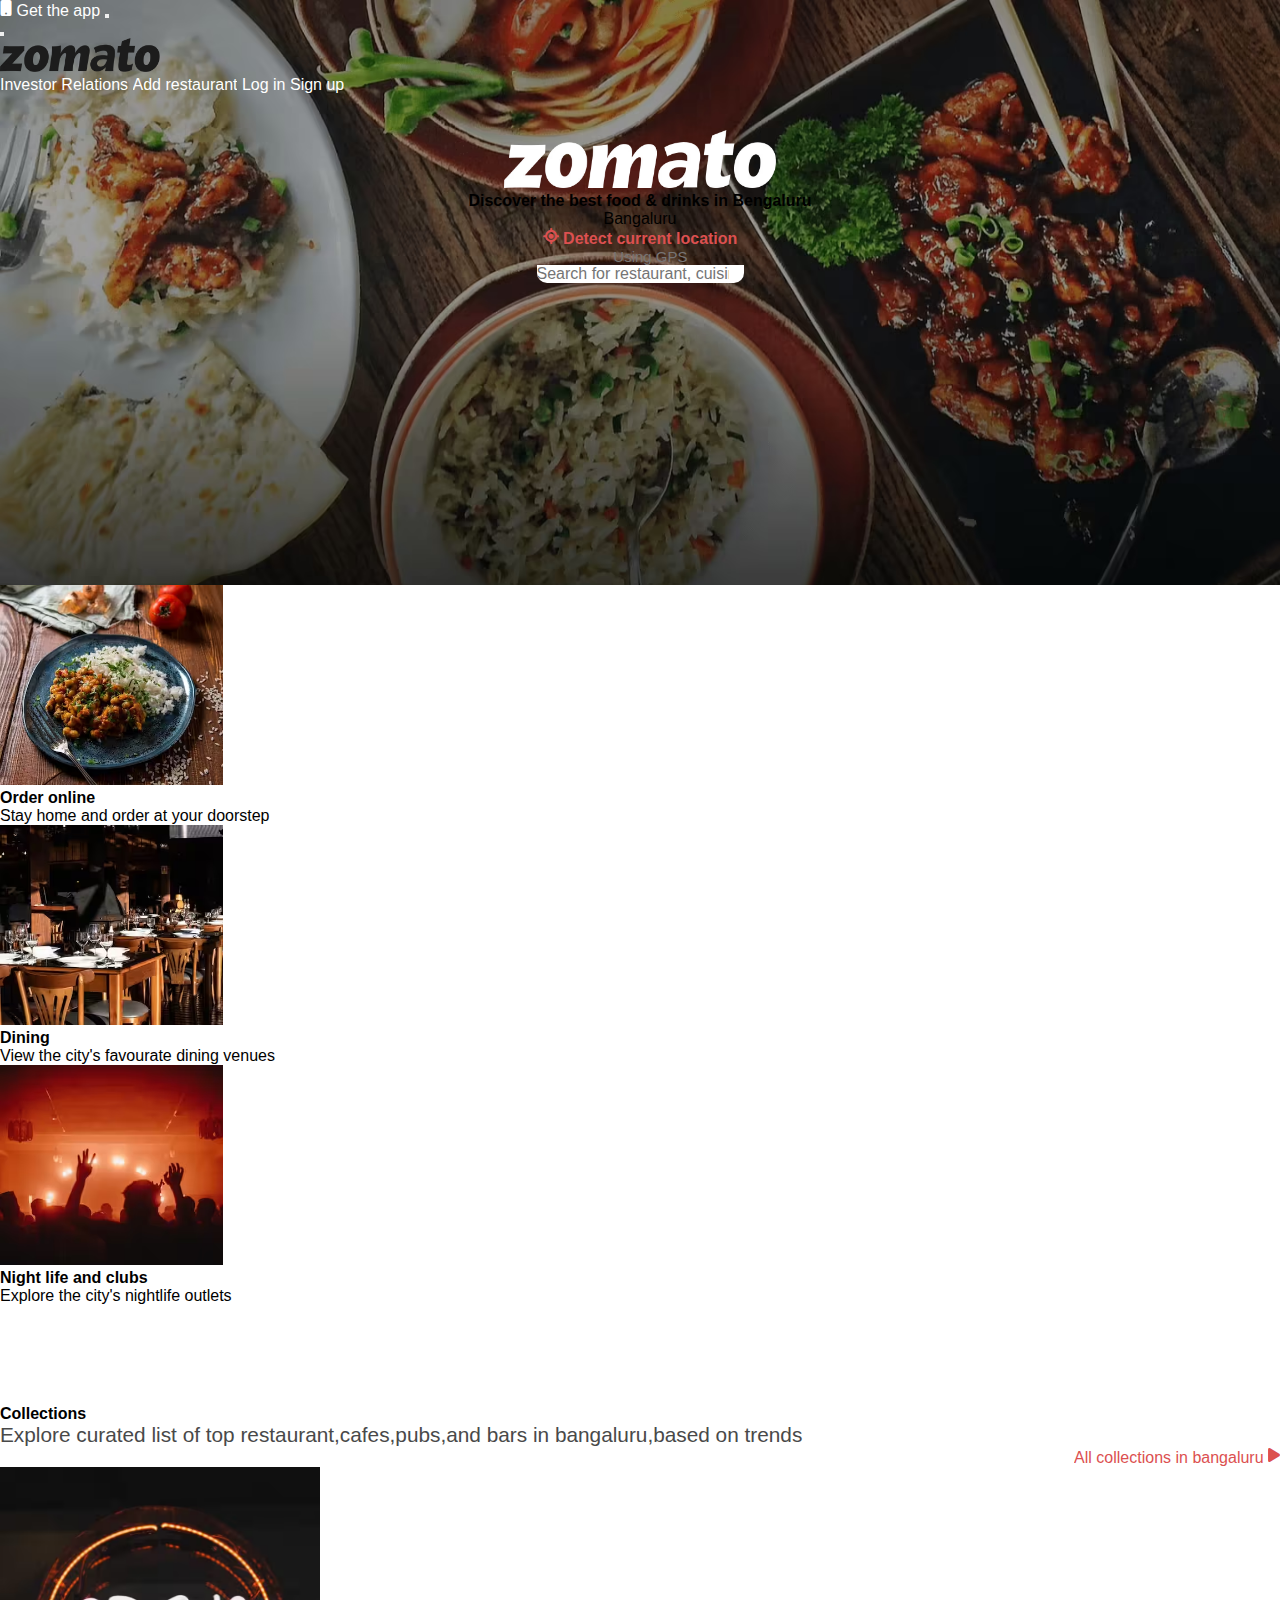
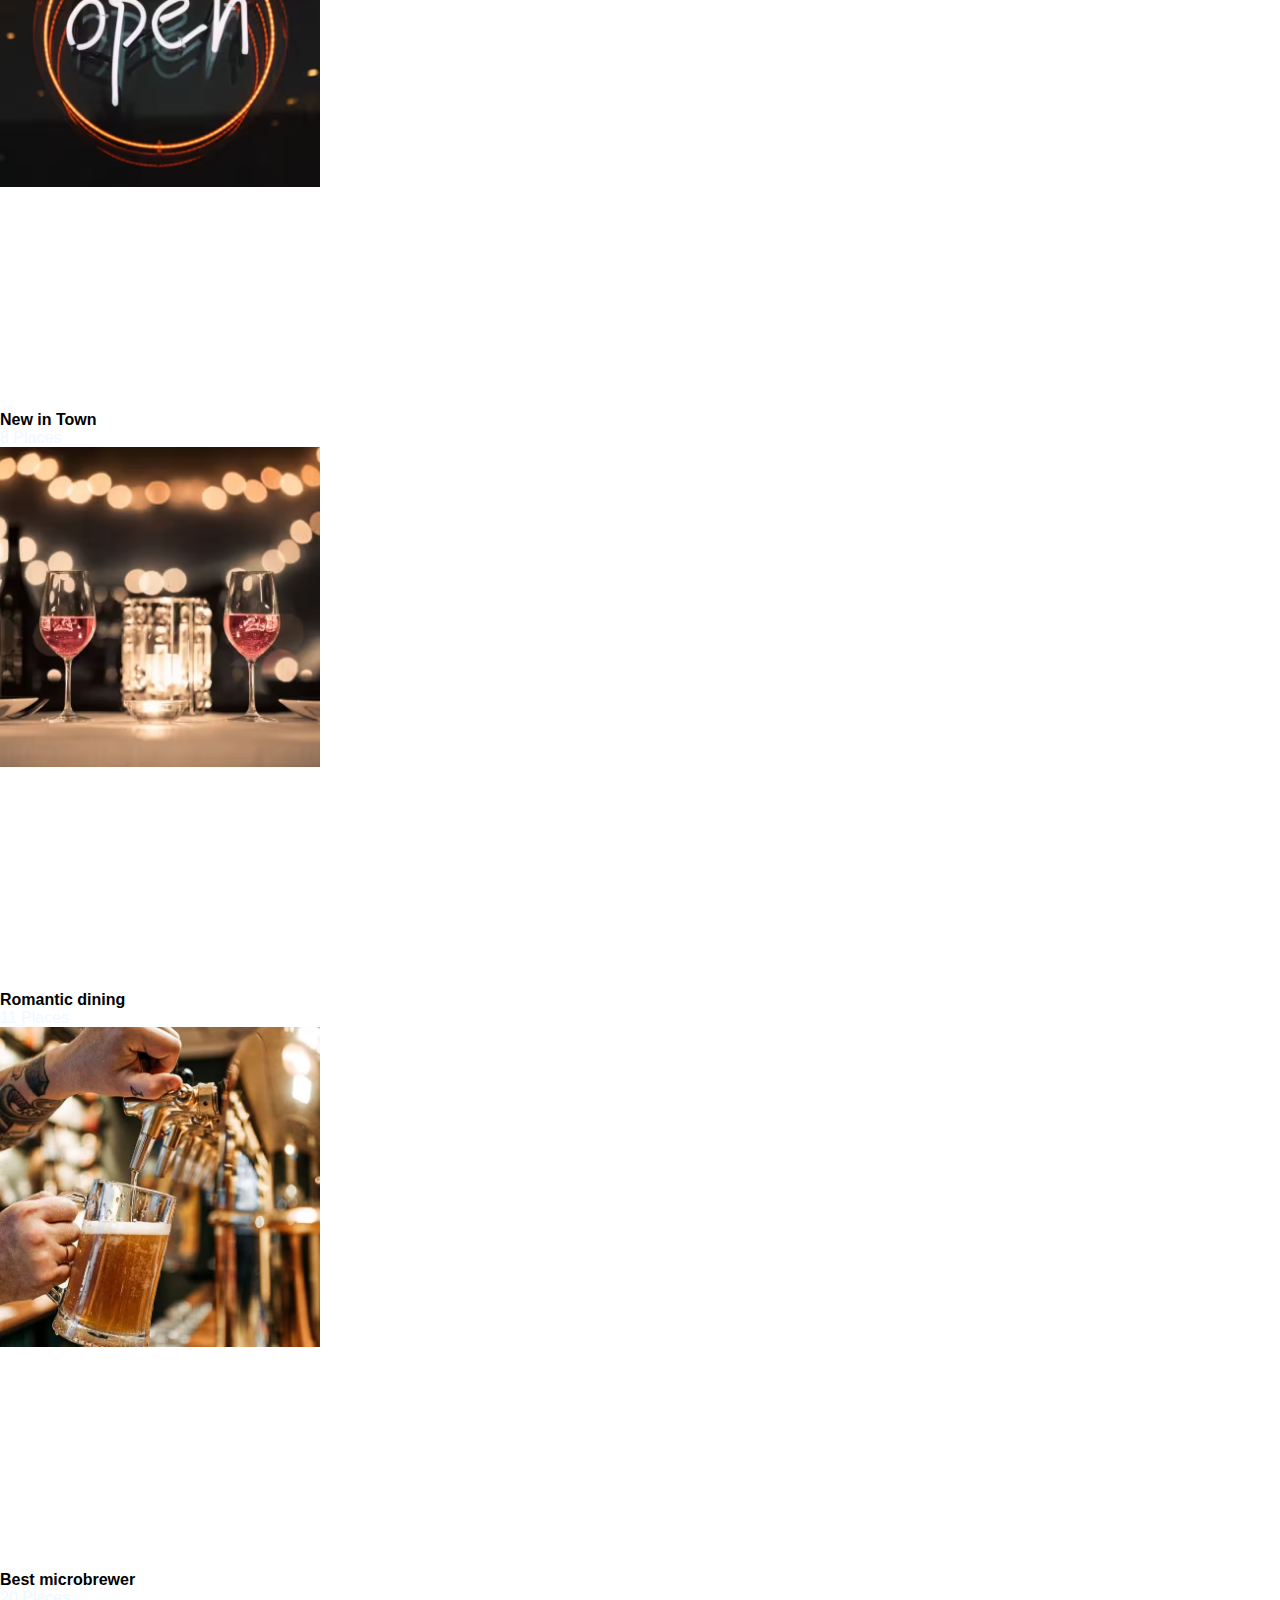
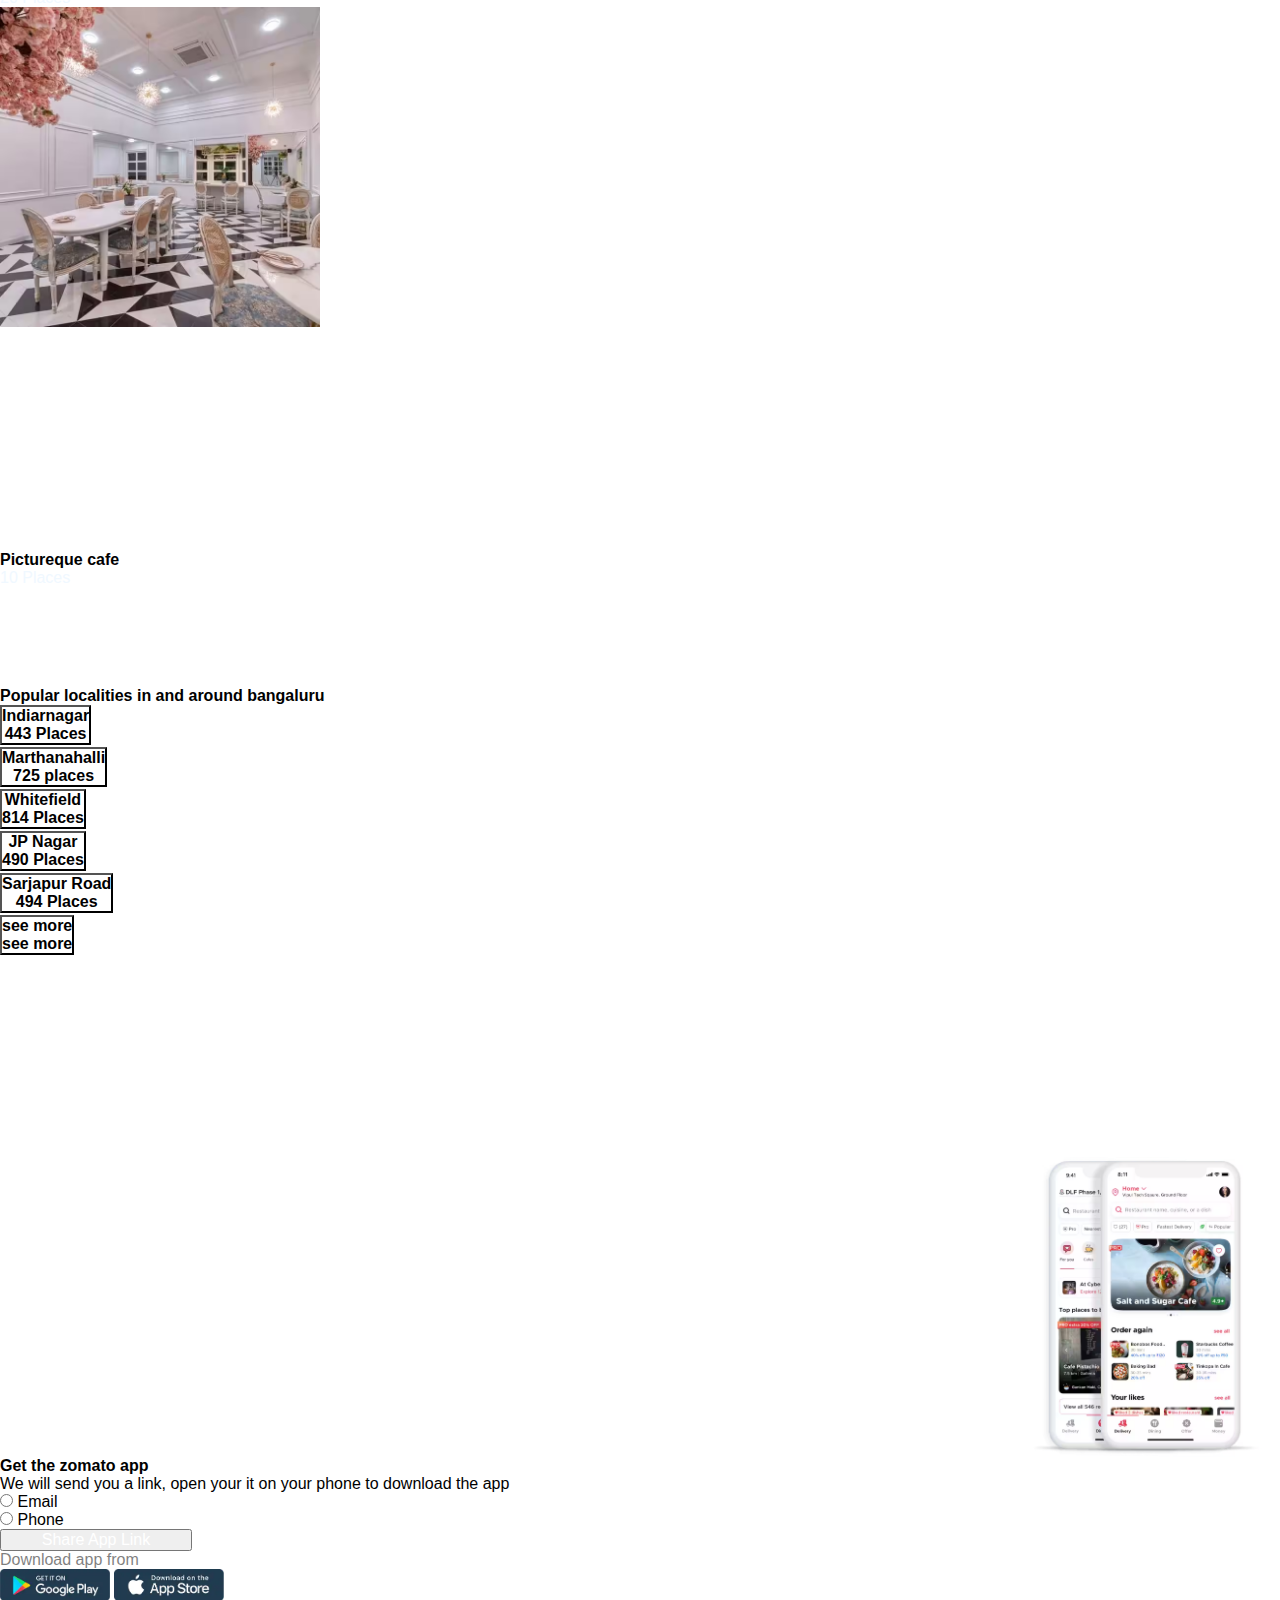
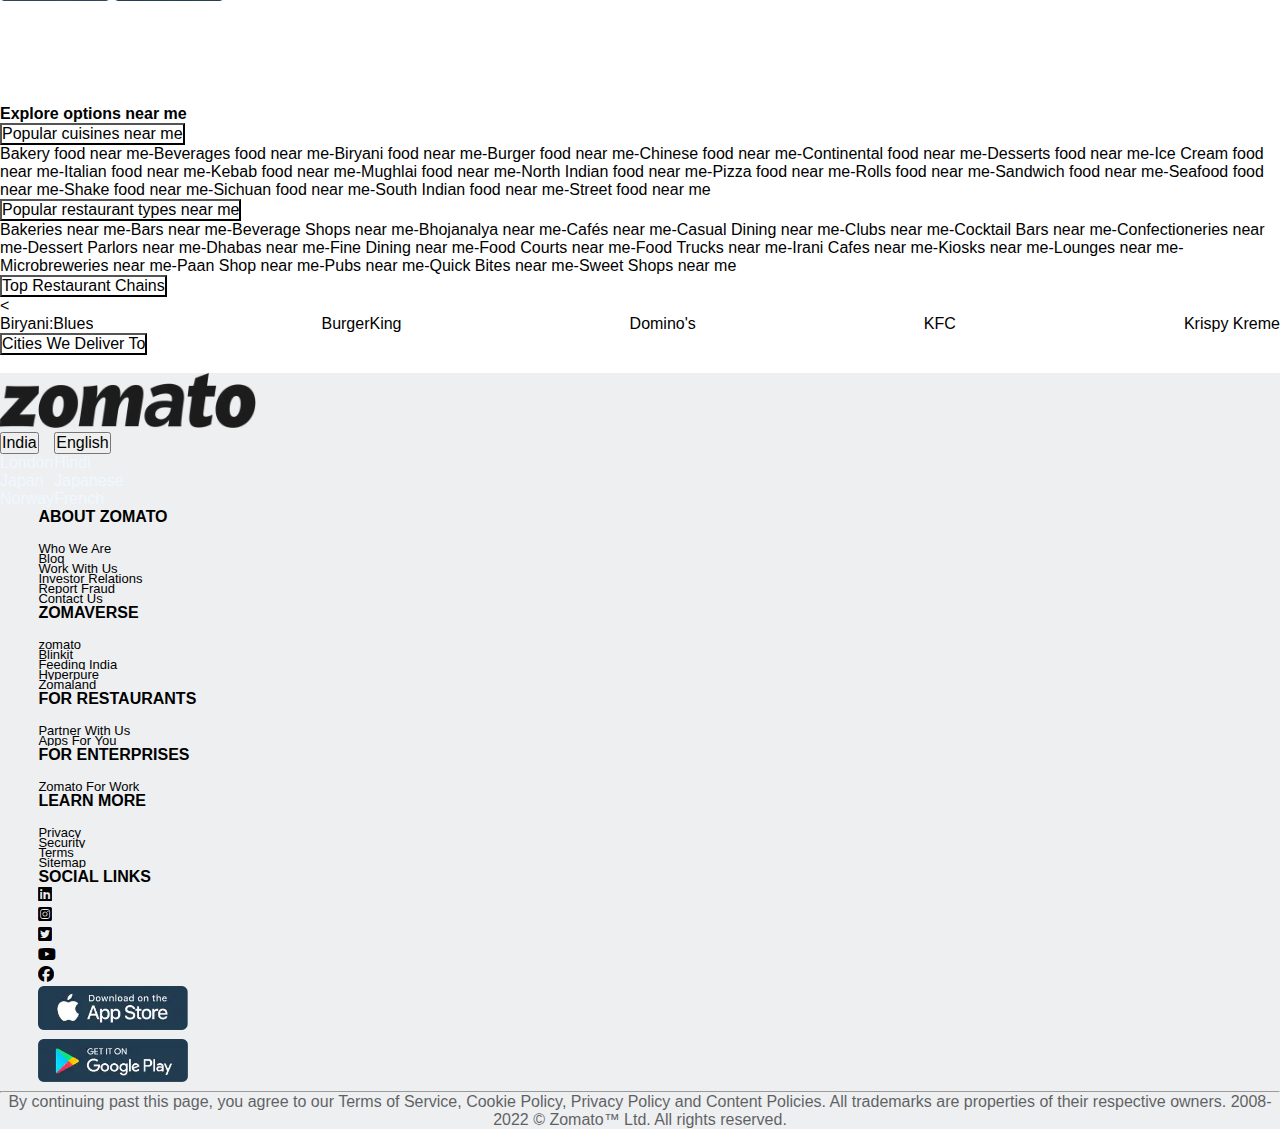
==== commit 3c1b00dc: "final" ====
--- a/index.html
+++ b/index.html
@@ -81,20 +81,20 @@
             </div>
         </section>
     </header> 
-    <main class="mt-5">
-        <section class="bg-light">
-            <div class="container bdy">
-                <div class="row bdy">
-                    <div class="col-6 col-sm-4 mt-3">
+    <main>
+        <section class="bg-light" >
+            <div class="container" >
+                <div class="row nete" >
+                    <div class="col-6 col-sm-4 mt-3" style="overflow-y:  hidden!important;">
                         <div class="card oneline">
-                            <img src="img/image/plate.avif" class="card-img-top" height="200rem"  alt="food">
+                            <img src="img/image/plate.avif" class="card-img-top" height="200rem"  alt="food" >
                             <div class="card-body">
                                 <h5 class="card-title">Order online</h5>
                                 <p class="card-text">Stay home and order at your doorstep</p>
                             </div>
                         </div>
                     </div>
-                    <div class="col-6 col-sm-4 mt-3">
+                    <div class="col-6 col-sm-4 mt-3" style="overflow-y:  hidden!important;">
                         <div class="card oneline">
                             <img src="img/image/chair.avif" class="card-img-top" height="200rem" alt="chair">
                             <div class="card-body">
@@ -103,7 +103,7 @@
                             </div>
                         </div>
                     </div>
-                    <div class="col-6 col-sm-4 mt-3">
+                    <div class="col-6 col-sm-4 mt-3" style="overflow-y:  hidden!important;">
                         <div class="card  oneline">
                             <img src="img/image/party.avif" class="card-img-top"  height="200rem" alt="party">
                             <div class="card-body">
@@ -114,148 +114,156 @@
                     </div>
                 </div>
                 <div class="row collection ">
-                    <div class="col-12">
-                        <h1>Collections</h1>
-                    </div>
-                <div class="row bdy">
-                    <div class="col-9">
-                        <p class="para" style="font-size:1.3em;">Explore curated  list of top restaurant,cafes,pubs,and bars in bangaluru,based on trends</p>
-                    </div>
-                    <div class="col-3 ">
-                        <a href="#"><p class="all">All collections in bangaluru <i class="fa-solid fa-play"></i></p></a>
-                    </div>
-                </div>
-                <div class="row bdy">
-                    <div class="col-6 col-sm-3 mt-3">
-                        <div class="card text-bg-dark secondline" >
-                            <img src="img/image/open.jpg" class="card-img">
-                            <div class="card-img-overlay">
-                              <h5 class="card-title ">New in Town</h5>
-                              <a href="#"><p class="card-text">8 Places</p></a>
-                            </div>
-                          </div>
-                    </div>
-                    <div class="col-6 col-sm-3 mt-3">
-                        <div class="card text-bg-dark secondline" >
-                            <img src="img/image/wine glass.jpg" class="card-img">
-                            <div class="card-img-overlay">
-                              <h5 class="card-title ">Romantic dining</h5>
-                              <a href="#"><p class="card-text">11 Places</p></a>
-                            </div>
-                          </div>
-                    </div>
-                    <div class="col-6 col-sm-3 mt-3">
-                        <div class="card text-bg-dark secondline" >
-                            <img src="img/image/bar.jpg" class="card-img">
-                            <div class="card-img-overlay">
-                              <h5 class="card-title ">Best microbrewer</h5>
-                              <a href="#"><p class="card-text">20 Places</p></a>
-                            </div>
-                          </div>
-                    </div>
-                    <div class="col-6 col-sm-3 mt-3">
-                        <div class="card text-bg-dark secondline" >
-                            <img src="img/image/dining.jpg" class="card-img">
-                            <div class="card-img-overlay">
-                              <h5 class="card-title ">Pictureque cafe</h5>
-                              <a href="#"><p class="card-text ">10 Places</p></a>
-                            </div>
-                          </div>
+                    <div class="container">
+                        <div class="col-12">
+                            <h1>Collections</h1>
+                        </div>
+                    <div class="row bdy">
+                        <div class="col-9">
+                            <p class="para" style="font-size:1.3em;">Explore curated  list of top restaurant,cafes,pubs,and bars in bangaluru,based on trends</p>
+                        </div>
+                        <div class="col-3 ">
+                            <a href="#"><p class="all">All collections in bangaluru <i class="fa-solid fa-play"></i></p></a>
+                        </div>
+                    </div>
+                    <div class="row bdy">
+                        <div class="col-6 col-sm-3 mt-3">
+                            <div class="card text-bg-dark secondline" >
+                                <img src="img/image/open.jpg" class="card-img">
+                                <div class="card-img-overlay">
+                                <h5 class="card-title ">New in Town</h5>
+                                <a href="#"><p class="card-text">8 Places</p></a>
+                                </div>
+                            </div>
+                        </div>
+                        <div class="col-6 col-sm-3 mt-3">
+                            <div class="card text-bg-dark secondline" >
+                                <img src="img/image/wine glass.jpg" class="card-img">
+                                <div class="card-img-overlay">
+                                <h5 class="card-title ">Romantic dining</h5>
+                                <a href="#"><p class="card-text">11 Places</p></a>
+                                </div>
+                            </div>
+                        </div>
+                        <div class="col-6 col-sm-3 mt-3">
+                            <div class="card text-bg-dark secondline" >
+                                <img src="img/image/bar.jpg" class="card-img">
+                                <div class="card-img-overlay">
+                                <h5 class="card-title ">Best microbrewer</h5>
+                                <a href="#"><p class="card-text">20 Places</p></a>
+                                </div>
+                            </div>
+                        </div>
+                        <div class="col-6 col-sm-3 mt-3">
+                            <div class="card text-bg-dark secondline" >
+                                <img src="img/image/dining.jpg" class="card-img">
+                                <div class="card-img-overlay">
+                                <h5 class="card-title ">Pictureque cafe</h5>
+                                <a href="#"><p class="card-text ">10 Places</p></a>
+                                </div>
+                            </div>
+                        </div>
                     </div>
                 </div>
                 <div class="row popular">
-                    <div class="col-12">
-                        <h1>Popular localities in and around bangaluru</h1>
-                    </div>
-                </div>
-                <div class="row places">
-                    <div class="col-12 col-sm-4 mt-3">
-                        <div class="accordion" id="accordionPanelsStayOpenExample">
-                            <div class="accordion-item">
-                                <h2 class="accordion-header" id="panelsStayOpen-headingOne">
-                                <button class="accordion-button" type="button" data-bs-toggle="collapse" data-bs-target="#panelsStayOpen-collapseOne" aria-expanded="true" aria-controls="panelsStayOpen-collapseOne">
-                                    <h5>Indiarnagar <br><p>443 Places</p></h5>
-                                </h2>
+                    <div class="container">
+                            <div class="col-12">
+                            <h1>Popular localities in and around bangaluru</h1>
+                        </div>
+                    </div>
+                    <div class="row places">
+                        <div class="col-12 col-sm-4 mt-3">
+                            <div class="accordion" id="accordionPanelsStayOpenExample">
+                                <div class="accordion-item">
+                                    <h2 class="accordion-header" id="panelsStayOpen-headingOne">
+                                    <button class="accordion-button" type="button" data-bs-toggle="collapse" data-bs-target="#panelsStayOpen-collapseOne" aria-expanded="true" aria-controls="panelsStayOpen-collapseOne">
+                                        <h5>Indiarnagar <br><p>443 Places</p></h5>
+                                    </h2>
+                                </div>
+                            </div>
+                        </div>   
+                        <div class="col-12 col-sm-4 mt-3">
+                            <div class="accordion" id="accordionPanelsStayOpenExample">
+                                <div class="accordion-item">
+                                    <h2 class="accordion-header" id="panelsStayOpen-headingtwo">
+                                    <button class="accordion-button" type="button" data-bs-toggle="collapse" data-bs-target="#panelsStayOpen-collapsetwo" aria-expanded="true" aria-controls="panelsStayOpen-collapsetwo">
+                                        <h5>Marthanahalli <br><p>725 places</p></h5>
+                                    </h2>
+                                </div>
+                            </div>
+                        </div>   
+                        <div class="col-12 col-sm-4 mt-3">
+                            <div class="accordion" id="accordionPanelsStayOpenExample">
+                                <div class="accordion-item">
+                                    <h2 class="accordion-header" id="panelsStayOpen-headingthree">
+                                    <button class="accordion-button" type="button" data-bs-toggle="collapse" data-bs-target="#panelsStayOpen-collapsethree" aria-expanded="true" aria-controls="panelsStayOpen-collapsethree">
+                                        <h5>Whitefield<br><p>814 Places</p></h5>
+                                    </h2>
+                                </div>
+                            </div>
+                        </div>   
+                        <div class="col-12 col-sm-4 mt-3">
+                            <div class="accordion" id="accordionPanelsStayOpenExample">
+                                <div class="accordion-item">
+                                    <h2 class="accordion-header" id="panelsStayOpen-headingfour">
+                                    <button class="accordion-button" type="button" data-bs-toggle="collapse" data-bs-target="#panelsStayOpen-collapsefour" aria-expanded="true" aria-controls="panelsStayOpen-collapsefour">
+                                        <h5>JP Nagar<br><p>490 Places</p></h5>
+                                    </h2>
+                                </div>
+                            </div>
+                        </div>   
+                        <div class="col-12 col-sm-4 mt-3">
+                            <div class="accordion" id="accordionPanelsStayOpenExample">
+                                <div class="accordion-item">
+                                    <h2 class="accordion-header" id="panelsStayOpen-headingfive">
+                                    <button class="accordion-button" type="button" data-bs-toggle="collapse" data-bs-target="#panelsStayOpen-collapsefive" aria-expanded="true" aria-controls="panelsStayOpen-collapsefive">
+                                        <h5>Sarjapur Road<br><p>494 Places</p></h5>
+                                    </h2>
+                                </div>
+                            </div>
+                        </div>   
+                        <div class="col-12 col-sm-4 mt-3">
+                            <div class="accordion" id="accordionPanelsStayOpenExample">
+                                <div class="accordion-item">
+                                    <h2 class="accordion-header" id="panelsStayOpen-headingsix">
+                                    <button class="accordion-button" type="button" data-bs-toggle="collapse" data-bs-target="#panelsStayOpen-collapsesix" aria-expanded="false" aria-controls="panelsStayOpen-collapsesix">
+                                        <h5>see more <br><p> see more</p></h5>
+                                    </h2>
+                                </div>
                             </div>
                         </div>
                     </div>   
-                    <div class="col-12 col-sm-4 mt-3">
-                        <div class="accordion" id="accordionPanelsStayOpenExample">
-                            <div class="accordion-item">
-                                <h2 class="accordion-header" id="panelsStayOpen-headingtwo">
-                                <button class="accordion-button" type="button" data-bs-toggle="collapse" data-bs-target="#panelsStayOpen-collapsetwo" aria-expanded="true" aria-controls="panelsStayOpen-collapsetwo">
-                                    <h5>Marthanahalli <br><p>725 places</p></h5>
-                                </h2>
-                            </div>
-                        </div>
-                    </div>   
-                    <div class="col-12 col-sm-4 mt-3">
-                        <div class="accordion" id="accordionPanelsStayOpenExample">
-                            <div class="accordion-item">
-                                <h2 class="accordion-header" id="panelsStayOpen-headingthree">
-                                <button class="accordion-button" type="button" data-bs-toggle="collapse" data-bs-target="#panelsStayOpen-collapsethree" aria-expanded="true" aria-controls="panelsStayOpen-collapsethree">
-                                    <h5>Whitefield<br><p>814 Places</p></h5>
-                                </h2>
-                            </div>
-                        </div>
-                    </div>   
-                    <div class="col-12 col-sm-4 mt-3">
-                        <div class="accordion" id="accordionPanelsStayOpenExample">
-                            <div class="accordion-item">
-                                <h2 class="accordion-header" id="panelsStayOpen-headingfour">
-                                <button class="accordion-button" type="button" data-bs-toggle="collapse" data-bs-target="#panelsStayOpen-collapsefour" aria-expanded="true" aria-controls="panelsStayOpen-collapsefour">
-                                    <h5>JP Nagar<br><p>490 Places</p></h5>
-                                </h2>
-                            </div>
-                        </div>
-                    </div>   
-                    <div class="col-12 col-sm-4 mt-3">
-                        <div class="accordion" id="accordionPanelsStayOpenExample">
-                            <div class="accordion-item">
-                                <h2 class="accordion-header" id="panelsStayOpen-headingfive">
-                                <button class="accordion-button" type="button" data-bs-toggle="collapse" data-bs-target="#panelsStayOpen-collapsefive" aria-expanded="true" aria-controls="panelsStayOpen-collapsefive">
-                                    <h5>Sarjapur Road<br><p>494 Places</p></h5>
-                                </h2>
-                            </div>
-                        </div>
-                    </div>   
-                    <div class="col-12 col-sm-4 mt-3">
-                        <div class="accordion" id="accordionPanelsStayOpenExample">
-                            <div class="accordion-item">
-                                <h2 class="accordion-header" id="panelsStayOpen-headingsix">
-                                <button class="accordion-button" type="button" data-bs-toggle="collapse" data-bs-target="#panelsStayOpen-collapsesix" aria-expanded="false" aria-controls="panelsStayOpen-collapsesix">
-                                    <h5>see more <br><p> see more</p></h5>
-                                </h2>
-                            </div>
-                        </div>
-                    </div>   
                 </div>
                 <div class="row mobilerow">
-                    <div class="col-sm-6 ">
-                        <img class="mobile d-none d-sm-block" src="img/image/mobile.png" alt="">
-                    </div>
-                    <div class="col-12 col-sm-6">
-                        <div class="row">
-                            <div class="col-12">
-                                <h1>Get the zomato app</h1>
-                            </div>
-                        </div>
-                        <div class="row">
-                            <div class="col-12">
-                                <p>We will send you a link, open your it on your phone to download the app</p>
-                            </div>
-                        </div>
-                        <div class="row">
-                            <div>
-                                <div class="form-check form-check-inline" style="overflow-y:hidden ;">
-                                    <input onclick="radCheck()" class="form-check-input" type="radio" name="inlineRadioOptions" id="inlineRadio1" value="option1">
-                                    <label class="form-check-label" for="inlineRadio1">Email</label>
-                                </div>
-                                <div class="form-check form-check-inline" style="overflow-y:hidden ;">
-                                    <input onclick="radCheck()" class="form-check-input" type="radio" name="inlineRadioOptions" id="inlineRadio2" value="option2">
-                                    <label class="form-check-label" for="inlineRadio2">Phone</label>
-                                </div>
-                            </div>    
+                    <div class="container" style="align-items:center!important ;">
+                        <div class="col-sm-6 ">
+                            <img class="mobile d-none d-sm-block" src="img/image/mobile.png" alt="">
+                        </div>
+                        <div class="col-12 col-sm-6">
+                            <div class="row">
+                                <div class="col-12">
+                                    <h1>Get the zomato app</h1>
+                                </div>
+                            </div>
+                            <div class="row">
+                                <div class="col-12">
+                                    <p>We will send you a link, open your it on your phone to download the app</p>
+                                </div>
+                            </div>
+                            <div class="row">
+                                <div>
+                                    <div class="form-check form-check-inline">
+                                        <input onclick="radCheck()"  style="overflow-y:hidden ;"
+                                        style="overflow-y:hidden ;" class="form-check-input" type="radio" name="inlineRadioOptions" id="inlineRadio1" value="option1">
+                                        <label class="form-check-label"  for="inlineRadio1">Email</label>
+                                    </div>
+                                    <div class="form-check form-check-inline">
+                                        <input onclick="radCheck()"  style="overflow-y:hidden ;"
+                                        style="overflow-y:hidden ;" class="form-check-input" type="radio" name="inlineRadioOptions" id="inlineRadio2" value="option2">
+                                        <label class="form-check-label" for="inlineRadio2">Phone</label>
+                                    </div>
+                                </div>    
+                            </div>
                         </div>
                         <div class="row">
                             <div class="col-12">
@@ -295,7 +303,7 @@
                     </div>
                 </div>
                 <div class="row mt-3 ">
-                     <div class="col-12">
+                     <div class="col-12 ">
                         <div class="accordion" id="accordionExample">
                             <div class="accordion-item">
                                 <h2 class="accordion-header" id="headingOne">
@@ -361,37 +369,33 @@
     </main>
     <footer class="mn p-4 mt-5">
         <div class="row ms-5 me-5 ">
-            <div class="col-12 india">
-                <div class="">
-                    <img src="img/icon/zomato black.png" style="width:10em">
-                </div>
-                <div>
-                    <div class="trop">
+                <div class="col-12 col-sm-6">
+                    <img src="img/icon/zomato black.png" style="width:20vw">
+                </div>
+                    <div class="trop col-12 col-sm-6">
                         <div class="dropdown">
                             <button class="btn indica dropdown-toggle" type="button" data-bs-toggle="dropdown" aria-expanded="false">
-                            India
+                                India
                             </button>
                             <ul class="dropdown-menu">
-                            <li><a class="dropdown-item" href="#">London</a></li>
-                            <li><a class="dropdown-item" href="#">Japan</a></li>
-                            <li><a class="dropdown-item" href="#">Norway</a></li>
+                                <li><a class="dropdown-item" href="#">London</a></li>
+                                <li><a class="dropdown-item" href="#">Japan</a></li>
+                                <li><a class="dropdown-item" href="#">Norway</a></li>
                             </ul>
                         </div>
                         <div class="dropdown">
                             <button class="btn indica dropdown-toggle" type="button" data-bs-toggle="dropdown" aria-expanded="false">
-                            English
+                                English
                             </button>
                             <ul class="dropdown-menu">
-                            <li><a class="dropdown-item" href="#">Hindi</a></li>
-                            <li><a class="dropdown-item" href="#">Japanese</a></li>
-                            <li><a class="dropdown-item" href="#">French</a></li>
+                                <li><a class="dropdown-item" href="#">Hindi</a></li>
+                                <li><a class="dropdown-item" href="#">Japanese</a></li>
+                                <li><a class="dropdown-item" href="#">French</a></li>
                             </ul>
-                        </div>
-                    </div>
-                </div>
+                </div>  
             </div>
         </div>
-        <div class="row m-5 foot">
+        <div class="row foot">
                 <div class="col-4 col-sm-3 col-lg-2" >
                     <h6>ABOUT ZOMATO</h6><br>
                     <p style="overflow-y:hidden ;">Who We Are</p>
@@ -427,11 +431,11 @@
                 </div>
             <div class="col-4 col-sm-3 col-lg-2">
                 <div class="row">
-                    <div class="col-12">
+                    <div class="col-12 d-none d-md-block">
                         <h6>SOCIAL LINKS</h6>
                     </div>
                 </div>
-                <div class="row icons">
+                <div class="row icons d-none d-md-block">
                     <div class="col-2">
                         <a href="#"><i class="fa-brands fa-linkedin"></i></a>
                     </div>
@@ -448,13 +452,13 @@
                         <a href="#"><i class="fa-brands fa-facebook"></i></a>
                     </div>
                 </div>
-                <div class="row mt-3">
-                    <div class="col-12 mt">
+                <div class="row mt">
+                    <div class="col-12 d-none d-md-block">
                         <img src="img/icon/appstr.png" alt="">
                     </div>
                 </div>
-                <div class="row">
-                    <div class="col-12 mt">
+                <div class="row mt">
+                    <div class="col-12 d-none d-md-block">
                         <img src="img/icon/gplyay.png" alt="">
                     </div>
                 </div>
--- a/style.css
+++ b/style.css
@@ -38,14 +38,10 @@
 }
 .search{
     border: 0;
-    
-}
-.card{
-    white-space: nowrap;
-    overflow: hidden;
 }
 .set{
     align-items: center;
+    
 }
 .nut h6{
     color: rgb(220, 80, 80)!important;
@@ -57,9 +53,11 @@
 .oneline:hover {
     transform: scale(1.06);
     transition: 0.3s;
+    
 }
 .card-img-overlay{
     margin-top:220px ;
+    
 }
 a,a:hover{
     text-decoration: none;
@@ -73,14 +71,11 @@
 
 .card-img{
     height: 20rem;
-}
-main{
-    padding: 0;
-    margin: 0;
-    align-items: center!important;
+    
 }
 .collection{
     margin-top: 100px;
+    
 }
 .para{
     font-weight:100;
@@ -185,22 +180,26 @@
     .navbar li a {
         color: black!important;
     }
+   
 }
 .collapse a{
     color: black!important;
 }
-@media screen and (max-width : 575px){
-    .body {
-        align-items: center!important;
-    }
-}
 .accordion-item button, toggle{
     color: black!important;
     background-color: transparent!important;
-}
-.bdy{
-    align-items: center!important;
 }
 .foot p, h6{
     overflow-y:hidden ;
 }
+.foot{
+    margin-left: 3vw!important;
+    margin-right: 1vw;
+}
+@media screen and (min-width : 575px){
+    .trop {
+        display: inline-flex;
+        justify-content: left!important;
+    }
+        
+}